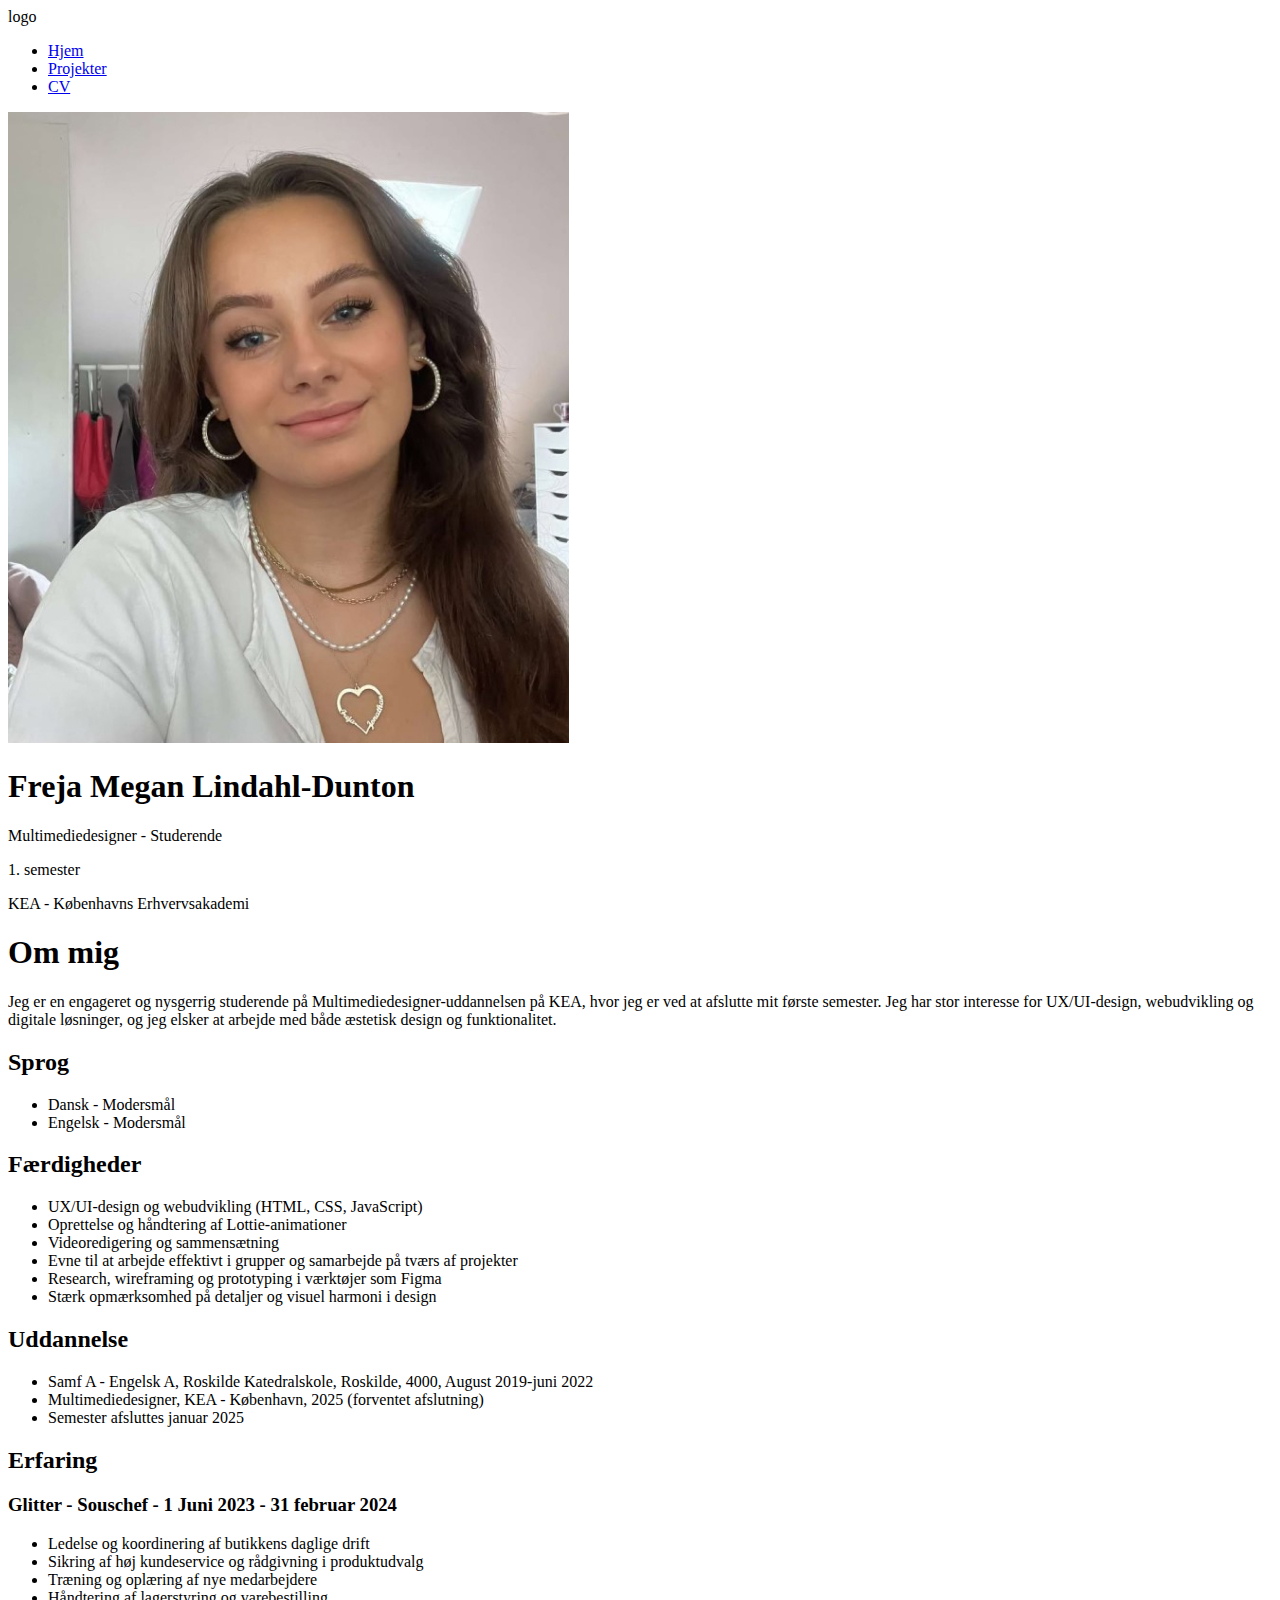
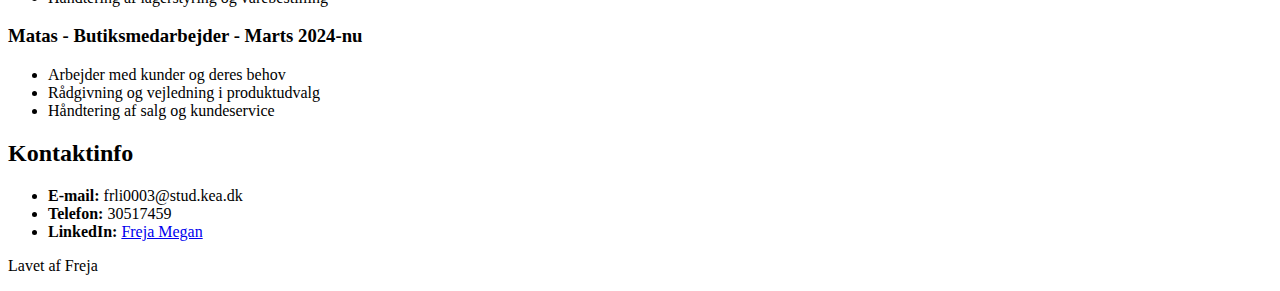
==== cv.html @ 3241c507 "Linket til flere css" ====
<!DOCTYPE html>
<html lang="da">
<head>
    <meta charset="UTF-8">
    <meta name="viewport" content="width=device-width, initial-scale=1.0">
    <title>Hjem</title>

    <!--Nu kan den ikke indekseres af søgemaskiner-->
    <meta name="robots" content="noindex">

    <!--Favicon-->
    <link rel="icon" type="image/svg+xml" href="data:image/svg+xml,<svg xmlns=%22http://www.w3.org/2000/svg%22 width=%22256%22 height=%22256%22 viewBox=%220 0 100 100%22><rect width=%22100%22 height=%22100%22 rx=%2250%22 fill=%22%23b8967c%22></rect><path d=%22M38.90 27.90Q38.47 32.30 38.47 35.83L38.47 35.83Q38.47 38.93 38.65 40.92L38.65 40.92L37.23 40.92Q36.73 36.14 35.99 33.82Q35.24 31.49 33.38 30.41Q31.52 29.32 27.68 29.32L27.68 29.32L23.77 29.32Q21.54 29.32 20.52 29.66Q19.50 30.01 19.12 31.06Q18.75 32.11 18.75 34.47L18.75 34.47L18.75 49.72L23.28 49.72Q25.45 49.72 26.63 48.70Q27.80 47.68 28.21 46.28Q28.61 44.89 28.86 42.78L28.86 42.78L29.04 41.54L30.47 41.54Q30.28 44.14 30.28 47.37L30.28 47.37L30.28 50.34Q30.28 53.50 30.66 59.15L30.66 59.15L29.23 59.15Q29.17 58.71 28.86 56.14Q28.55 53.57 27.15 52.26Q25.76 50.96 23.28 50.96L23.28 50.96L18.75 50.96L18.75 65.22Q18.75 67.58 19.25 68.63Q19.74 69.69 20.98 70.06Q22.22 70.43 25.01 70.55L25.01 70.55L25.01 71.79Q21.79 71.61 15.90 71.61L15.90 71.61Q10.57 71.61 7.96 71.79L7.96 71.79L7.96 70.55Q10.20 70.43 11.22 70.06Q12.24 69.69 12.61 68.63Q12.99 67.58 12.99 65.22L12.99 65.22L12.99 34.47Q12.99 32.11 12.61 31.06Q12.24 30.01 11.22 29.63Q10.20 29.26 7.96 29.14L7.96 29.14L7.96 27.90Q14.04 28.08 25.94 28.08L25.94 28.08Q35.06 28.08 38.90 27.90L38.90 27.90ZM92.04 29.14Q89.80 29.26 88.78 29.63Q87.76 30.01 87.39 31.06Q87.01 32.11 87.01 34.47L87.01 34.47L87.01 65.22Q87.01 67.58 87.39 68.63Q87.76 69.69 88.78 70.06Q89.80 70.43 92.04 70.55L92.04 70.55L92.04 71.79Q89.18 71.61 84.16 71.61L84.16 71.61Q78.83 71.61 76.23 71.79L76.23 71.79L76.23 70.55Q78.46 70.43 79.48 70.06Q80.50 69.69 80.88 68.63Q81.25 67.58 81.25 65.22L81.25 65.22L81.25 31.99L66.31 72.10L65.31 72.10L49.69 31.87L49.69 64.60Q49.69 67.02 50.09 68.20Q50.50 69.38 51.67 69.90Q52.85 70.43 55.33 70.55L55.33 70.55L55.33 71.79Q53.10 71.61 49.01 71.61L49.01 71.61Q45.29 71.61 43.24 71.79L43.24 71.79L43.24 70.55Q45.41 70.43 46.47 69.90Q47.52 69.38 47.89 68.17Q48.26 66.96 48.26 64.60L48.26 64.60L48.26 34.47Q48.26 32.11 47.89 31.06Q47.52 30.01 46.50 29.63Q45.47 29.26 43.24 29.14L43.24 29.14L43.24 27.90Q45.29 28.08 49.01 28.08L49.01 28.08Q52.23 28.08 54.28 27.90L54.28 27.90L67.92 63.80L81.25 28.08L84.16 28.08Q89.18 28.08 92.04 27.90L92.04 27.90L92.04 29.14Z%22 fill=%22%23fff%22></path></svg>" />

    <!--Link til css-->
    <link rel="stylesheet" href="css/style.css">
    <link rel="stylesheet" href="css/layout.css">
    <link rel="stylesheet" href="css/header.css">
    <link rel="stylesheet" href="css/footer.css">
    
</head>
<body>
    <!-------------Header-------------->
    <header>
        <nav>
            <div class="logo">logo</div>
            <ul class="menu">
                <li><a href="index.html">Hjem</a></li>
                <li><a href="projekter.html">Projekter</a></li>
                <li><a href="cv.html">CV</a></li>
            </ul>
        </nav>
    </header>
    <!-------------Main-------------->
    <main>
        <section class="intro">
            <img src="img/hjem_cv/cv.webp" alt="Freja Megan">
            <div class="intro-tekst">
                <h1>Freja Megan Lindahl-Dunton</h1>
                <p>Multimediedesigner - Studerende</p>
                <p>1. semester</p>
                <p>KEA - Københavns Erhvervsakademi</p>
            </div>
    
        </section>
        <section>
            <h1>Om mig</h1>
        <section>
    
        <section class="section">
            <p>Jeg er en engageret og nysgerrig studerende på Multimediedesigner-uddannelsen på KEA, hvor jeg er ved at afslutte mit første semester. Jeg har stor interesse for UX/UI-design, webudvikling og digitale løsninger, og jeg elsker at arbejde med både æstetisk design og funktionalitet.</p>
        </section>
    
        <section class="section">
            <h2>Sprog</h2>
            <ul>
                <li>Dansk - Modersmål</li>
                <li>Engelsk - Modersmål</li>
            </ul>
        </section>
    
        <section class="section">
            <h2>Færdigheder</h2>
            <ul>
                <li>UX/UI-design og webudvikling (HTML, CSS, JavaScript)</li>
                <li>Oprettelse og håndtering af Lottie-animationer</li>
                <li>Videoredigering og sammensætning</li>
                <li>Evne til at arbejde effektivt i grupper og samarbejde på tværs af projekter</li>
                <li>Research, wireframing og prototyping i værktøjer som Figma</li>
                <li>Stærk opmærksomhed på detaljer og visuel harmoni i design</li>
            </ul>
        </section>
    
        <section class="section">
            <h2>Uddannelse</h2>
            <ul>
                <li>Samf A - Engelsk A, Roskilde Katedralskole, Roskilde, 4000, August 2019-juni 2022</li>
                <li>Multimediedesigner, KEA - København, 2025 (forventet afslutning)</li>
                <li>Semester afsluttes januar 2025</li>
            </ul>
        </section>
    
        <section class="section">
            <h2>Erfaring</h2>
            <h3>Glitter - Souschef - 1 Juni 2023 - 31 februar 2024</h3>
            <ul>
                <li>Ledelse og koordinering af butikkens daglige drift</li>
                <li>Sikring af høj kundeservice og rådgivning i produktudvalg</li>
                <li>Træning og oplæring af nye medarbejdere</li>
                <li>Håndtering af lagerstyring og varebestilling</li>
            </ul>
            <h3>Matas - Butiksmedarbejder - Marts 2024-nu</h3>
            <ul>
                <li>Arbejder med kunder og deres behov</li>
                <li>Rådgivning og vejledning i produktudvalg</li>
                <li>Håndtering af salg og kundeservice</li>
            </ul>
        </section>
    
        <section class="section">
            <h2>Kontaktinfo</h2>
            <ul>
                <li><strong>E-mail:</strong> frli0003@stud.kea.dk</li>
                <li><strong>Telefon:</strong> 30517459</li>
                <li><strong>LinkedIn:</strong> <a href="https://www.linkedin.com/in/freja-megan-lindahl-dunton-50a479218/" target="_blank">Freja Megan</a></li>
            </ul>
        </section>
    </main>
    <!-------------Footer-------------->
    <footer>
        <p>Lavet af Freja</p>
    </footer>
</body>
</html>
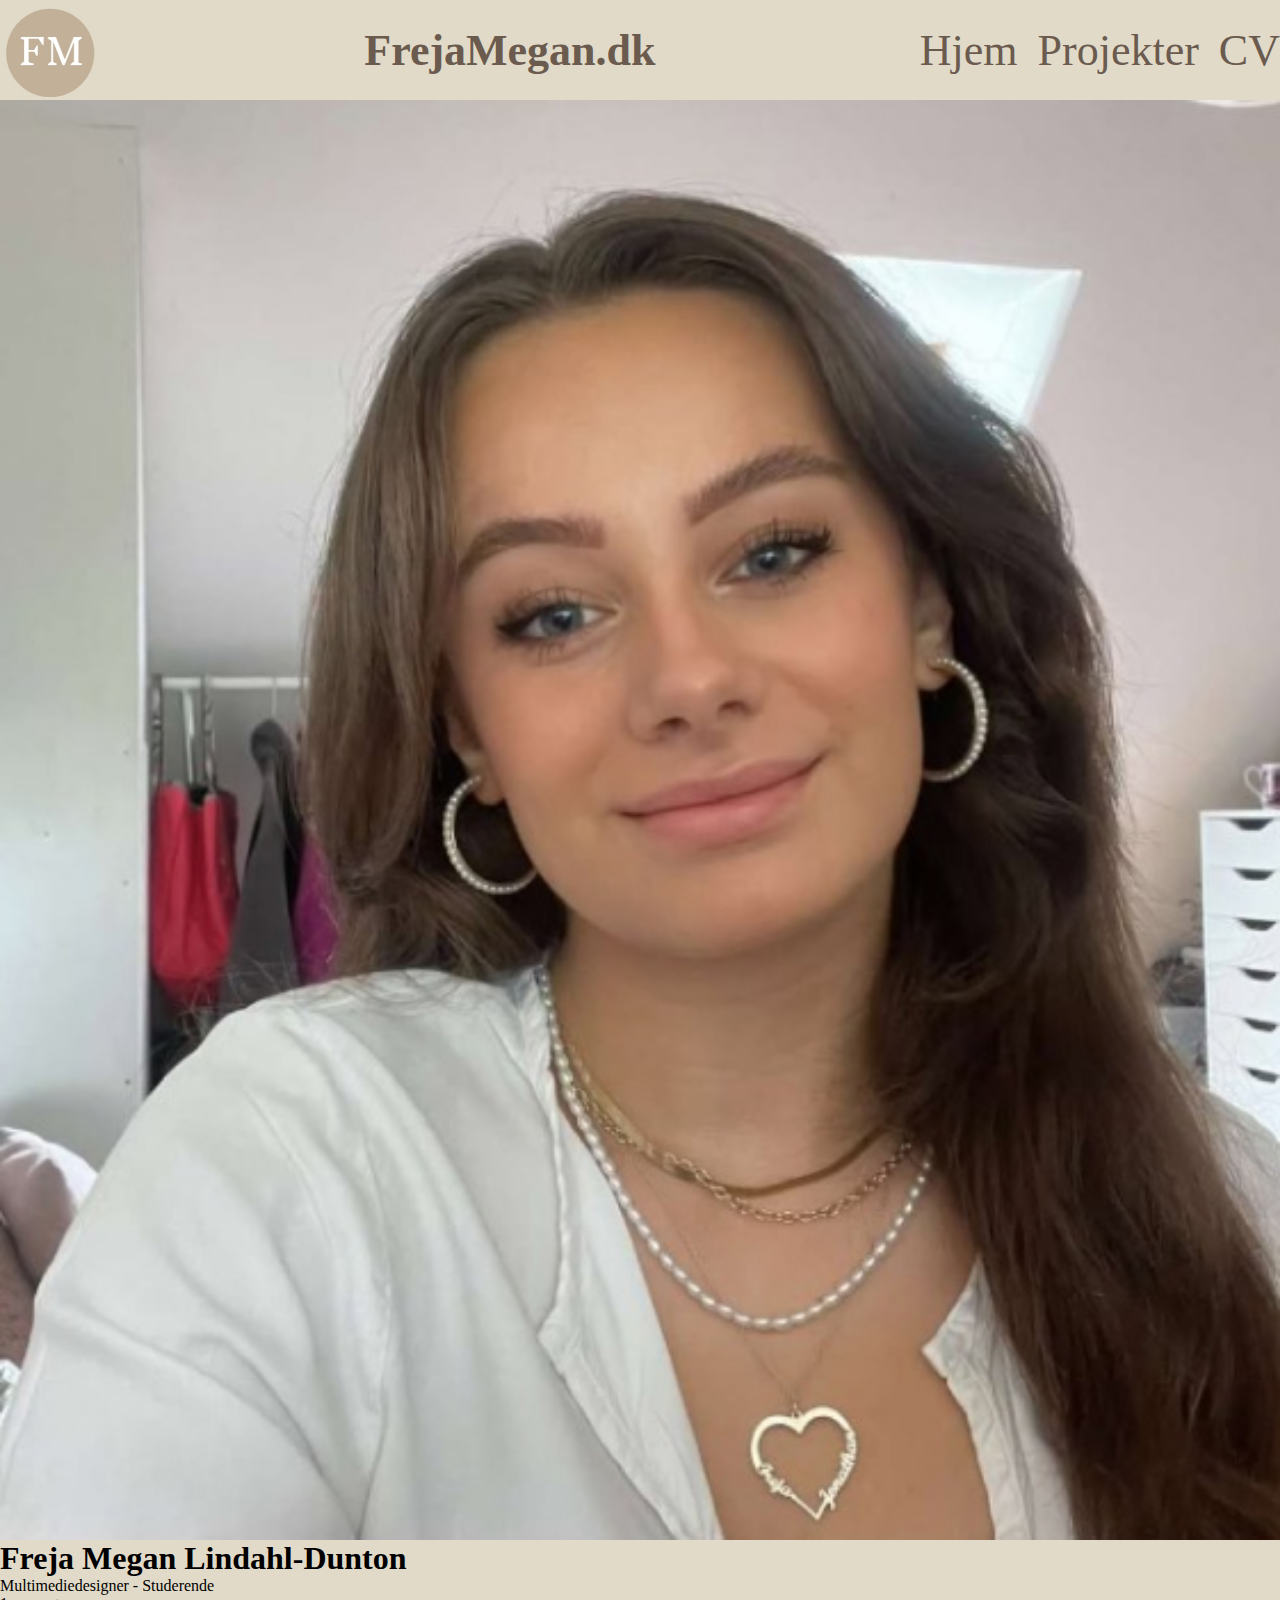
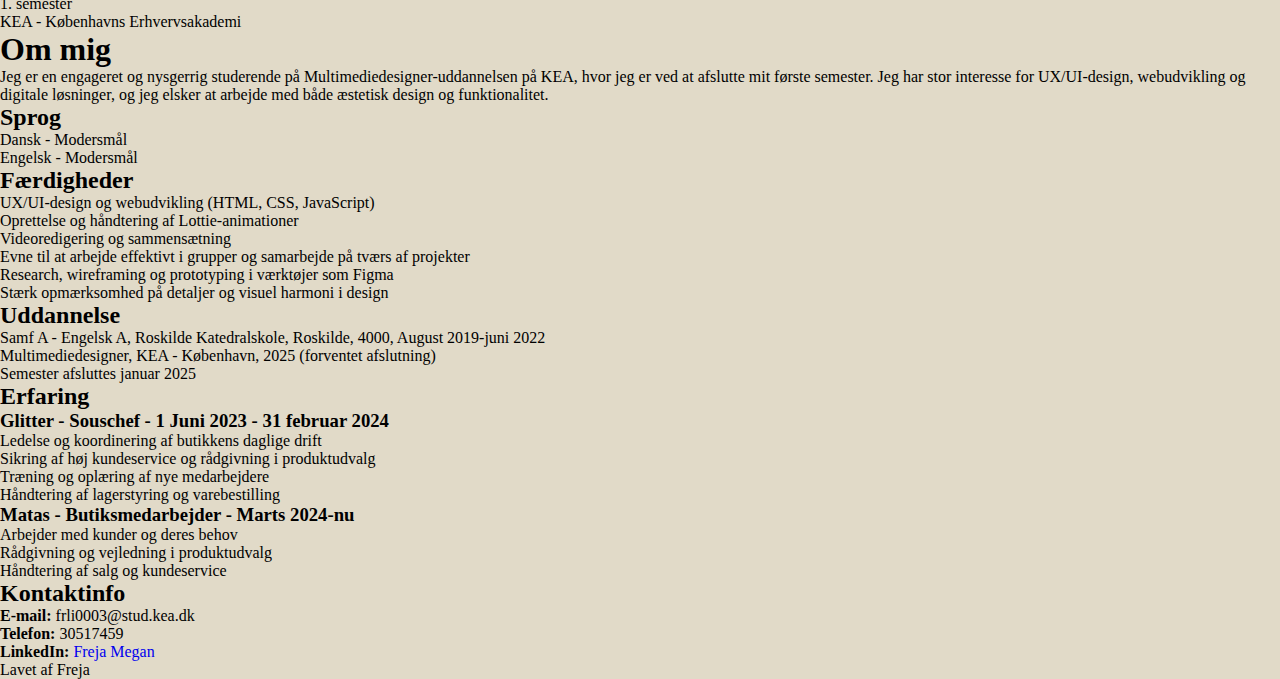
==== commit b5e1471f: "lavet header" ====
--- a/cv.html
+++ b/cv.html
@@ -22,14 +22,17 @@
     <!-------------Header-------------->
     <header>
         <nav>
-            <div class="logo">logo</div>
-            <ul class="menu">
-                <li><a href="index.html">Hjem</a></li>
-                <li><a href="projekter.html">Projekter</a></li>
-                <li><a href="cv.html">CV</a></li>
-            </ul>
+          <div class="logo"><img src="img/hjem_cv/logo.webp" alt="logo"></div>
+          <div class="side_navn">
+              <h1>FrejaMegan.dk</h1>
+            </div>
+          <ul class="menu">
+            <li><a href="index.html">Hjem</a></li>
+            <li><a href="projekter.html">Projekter</a></li>
+            <li><a href="cv.html">CV</a></li>
+          </ul>
         </nav>
-    </header>
+      </header>
     <!-------------Main-------------->
     <main>
         <section class="intro">
--- a/css/style.css
+++ b/css/style.css
@@ -0,0 +1,18 @@
+/*************** Reset *********************/
+* {
+  margin: 0;
+  padding: 0;
+  box-sizing: border-box;
+}
+
+img {
+  width: 100%;
+  height: auto;
+  display: block;
+}
+
+body {
+  background-color: #e1dac8; /* Beige baggrund */
+  margin: 0; /* Fjerner eventuelle standardmargener */
+  padding: 0; /* Fjerner eventuelle standardpadding */
+}
--- a/css/layout.css
+++ b/css/layout.css
@@ -0,0 +1,23 @@
+/*************** Reset *********************/
+* {
+  margin: 0;
+  padding: 0;
+  box-sizing: border-box;
+}
+
+img {
+  width: 100%;
+  height: auto;
+  display: block;
+}
+
+/*------------------Mobil version------------------*/
+
+@media (max-width: 768px) {
+  body {
+    font-size: 50px; /*------Mindre skrifttype-------*/
+    line-height: 1.4;
+    margin: 0;
+    padding: 0;
+  }
+}
--- a/css/header.css
+++ b/css/header.css
@@ -0,0 +1,52 @@
+
+* {
+  margin: 0;
+  padding: 0;
+  list-style: none;
+  text-decoration: none;
+}
+
+
+.header {
+  padding: 0 20px;
+  height: 100px;
+}
+
+nav {
+  background-color: #e1dac8; 
+  display: flex;
+  align-items: center;
+  justify-content: space-between;
+  width: 100%;
+}
+
+
+.logo img {
+  width: 100px;
+  height: 100px;
+  object-fit: cover;
+}
+
+
+.side_navn h1 {
+  font-size: 44px;
+  color: #6b5b4f; 
+  margin: 0;
+}
+
+
+.menu {
+  display: flex;
+  gap: 20px; 
+}
+
+.menu a {
+  text-decoration: none;
+  font-size: 44px;
+  color: #6b5b4f; 
+  transition: color 0.3s ease;
+}
+
+.menu a:hover {
+  color: #c2b098; 
+}
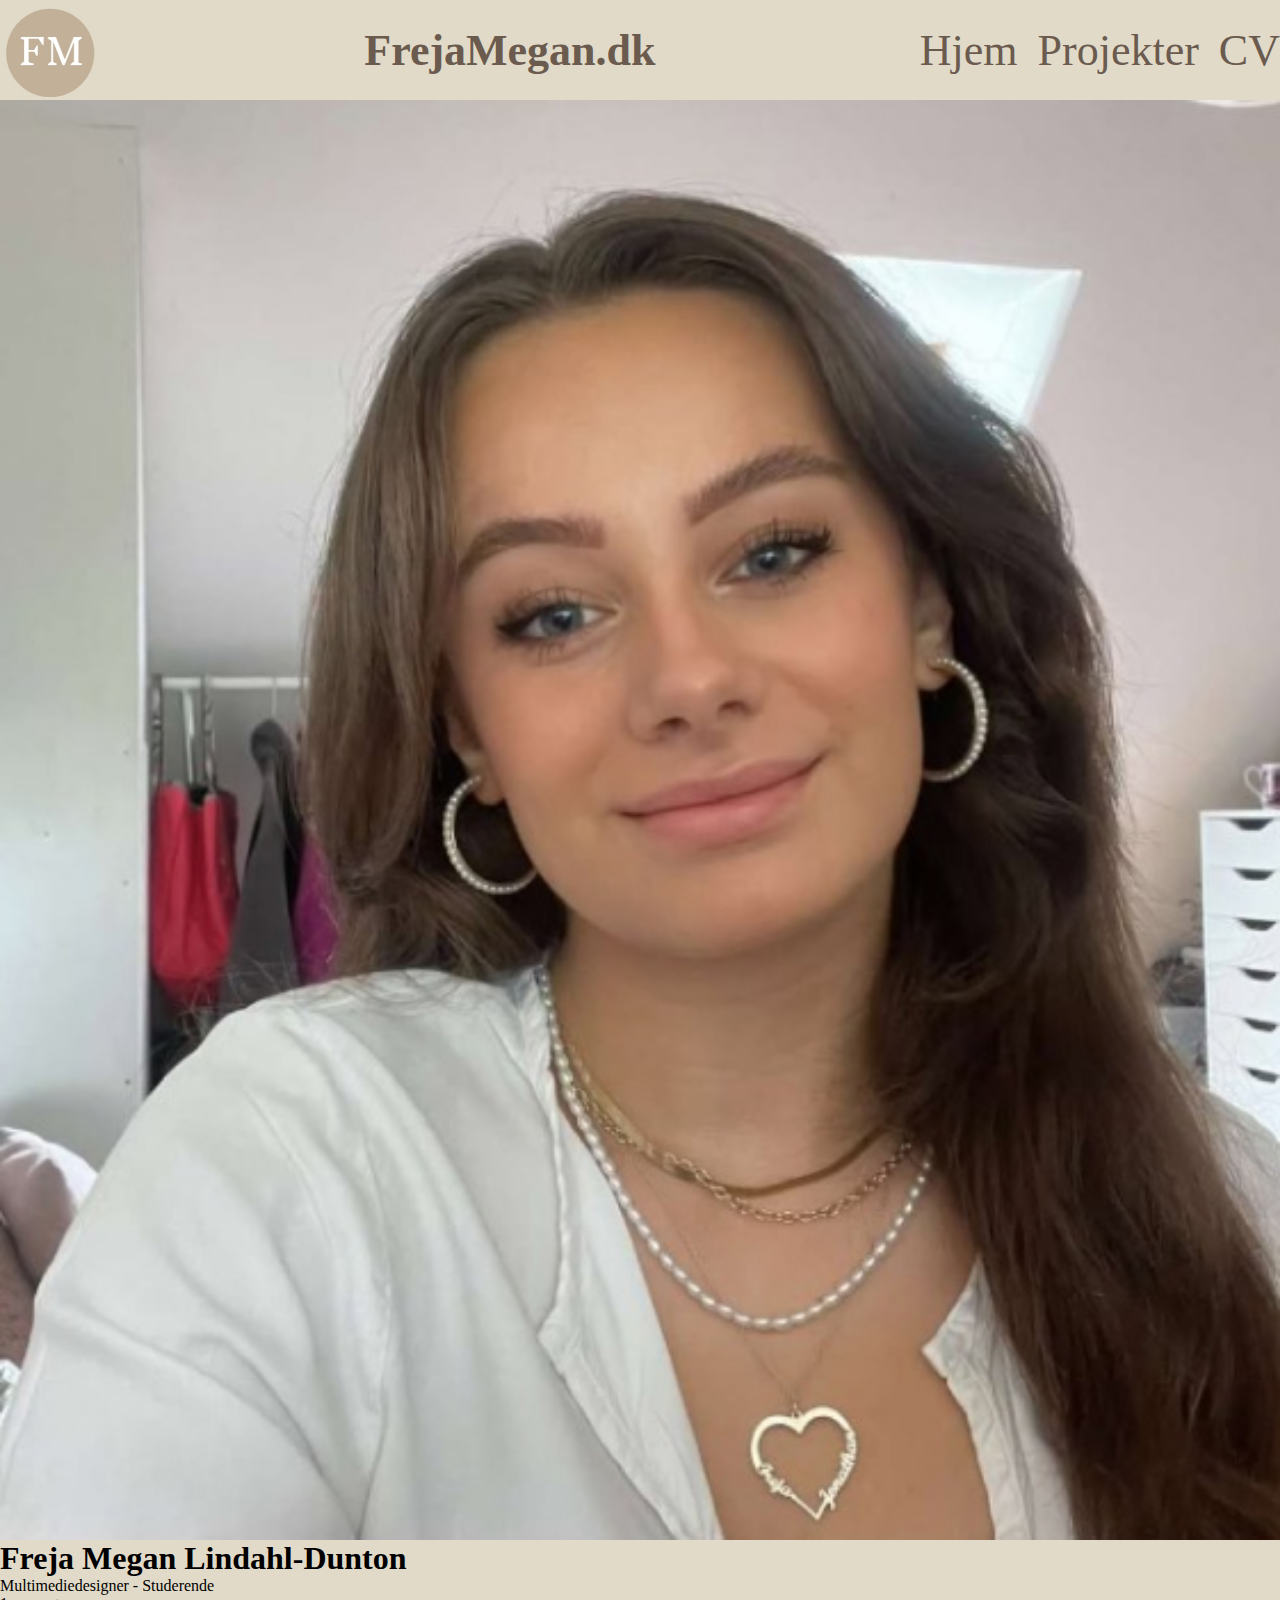
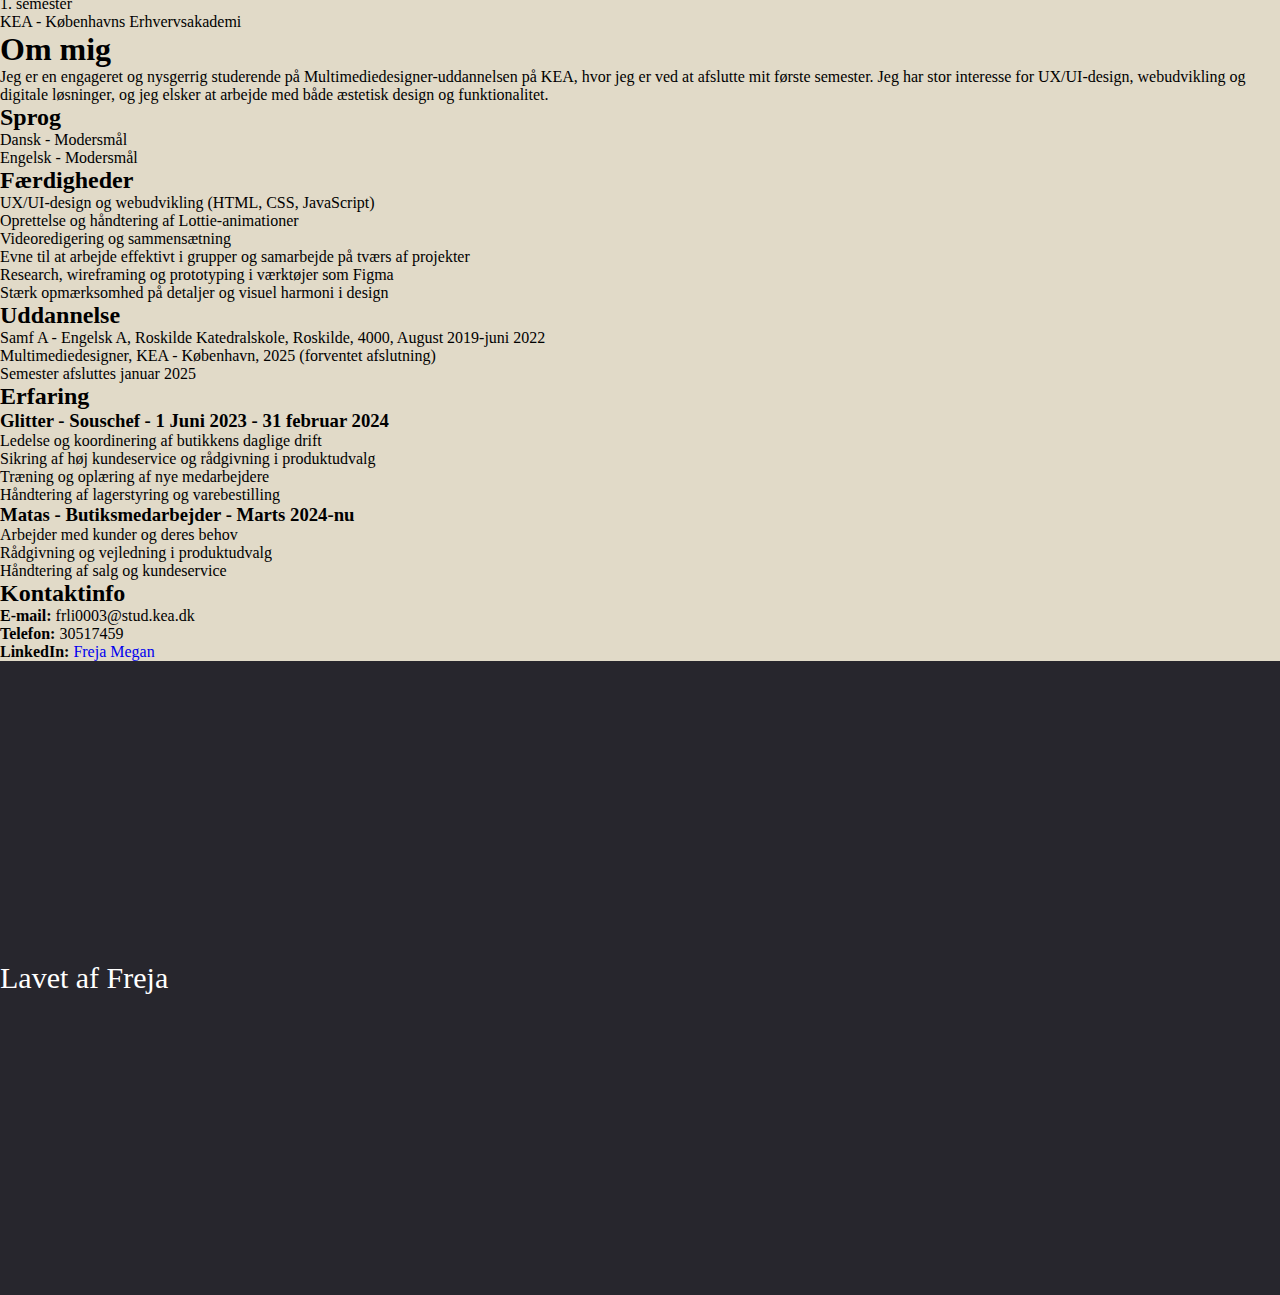
==== commit 81a742c6: "lavet lidt på forsiden og forsøgt at sætter burger menu ind" ====
--- a/cv.html
+++ b/cv.html
@@ -112,5 +112,7 @@
     <footer>
         <p>Lavet af Freja</p>
     </footer>
+        <!--JavaScript for at vise/skjule menuen-->
+        <script src="menu.js"></script>
 </body>
 </html>--- a/css/layout.css
+++ b/css/layout.css
@@ -11,13 +11,106 @@
   display: block;
 }
 
+/*------------------Hjem siden------------------*/
 /*------------------Mobil version------------------*/
 
-@media (max-width: 768px) {
-  body {
-    font-size: 50px; /*------Mindre skrifttype-------*/
-    line-height: 1.4;
-    margin: 0;
-    padding: 0;
+/*------------------Hero Section-------------------*/
+.hero_section {
+    background-color: #e1dac8; 
+    text-align: left;
   }
-}
+  
+  .hero_section h1 {
+    font-size: 2rem;
+    color: #5b5048;
+  }
+  
+  .hero_section h2 {
+    font-size: 1.5rem;
+    font-weight: 300;
+    margin: 10px 0 0;
+    color: #5b5048;
+  }
+  
+  /*-----------------Om Mig Sektion------------------*/
+  .grid_1-1 {
+    display: flex;
+    flex-direction: column;
+    background-color: #5b5048; 
+    padding: 20px;
+    gap: 20px;
+  }
+  
+  .grid_1-1 div:first-child {
+    text-align: center;
+  }
+  
+  .grid_1-1 h1 {
+    font-size: 60px;
+    margin-bottom: 10px;
+    color: #e1dac8;
+  }
+  
+  .grid_1-1 p {
+    font-size: 25px;
+    line-height: 1.6;
+    color: #e1dac8;
+  }
+  
+  .grid_1-1 img {
+    width: 100%;
+    max-width: 300px;
+    border-radius: 550px;
+  }
+
+
+  /*---------------------Desktops---------------------*/
+@media (min-width: 768px) {
+    /* Header */
+    header {
+      flex-direction: row;
+      justify-content: space-between;
+      align-items: center;
+    }
+  
+    header .menu {
+      flex-direction: row;
+      gap: 20px;
+    }
+  
+    /* Hero Section */
+    .hero_section {
+      padding: 300px 20px;
+    }
+  
+    .hero_section h1 {
+      font-size: 130px;
+    }
+  
+    .hero_section h2 {
+      font-size: 70px;
+    }
+  
+    /* Om Mig Sektion */
+    .grid_1-1 {
+      display: grid;
+      grid-template-columns: 1fr 1fr;
+      align-items: center;
+      gap: 40px;
+      padding: 50px 20px;
+    }
+  
+    .grid_1-1 div:first-child {
+      max-width: 600px;
+      text-align: left;
+    }
+  
+    .grid_1-1 img {
+      max-width: 400px;
+    }
+  
+    /* Footer */
+    footer {
+      font-size: 0.9rem;
+    }
+  }
--- a/css/header.css
+++ b/css/header.css
@@ -1,4 +1,3 @@
-
 * {
   margin: 0;
   padding: 0;
@@ -6,20 +5,18 @@
   text-decoration: none;
 }
 
-
 .header {
   padding: 0 20px;
   height: 100px;
 }
 
 nav {
-  background-color: #e1dac8; 
+  background-color: #e1dac8;
   display: flex;
   align-items: center;
   justify-content: space-between;
   width: 100%;
 }
-
 
 .logo img {
   width: 100px;
@@ -27,26 +24,85 @@
   object-fit: cover;
 }
 
-
 .side_navn h1 {
   font-size: 44px;
-  color: #6b5b4f; 
+  color: #6b5b4f;
   margin: 0;
 }
 
-
 .menu {
   display: flex;
-  gap: 20px; 
+  gap: 20px;
 }
 
 .menu a {
   text-decoration: none;
   font-size: 44px;
-  color: #6b5b4f; 
+  color: #6b5b4f;
   transition: color 0.3s ease;
 }
 
 .menu a:hover {
-  color: #c2b098; 
+  color: #c2b098;
 }
+
+/*----------Hamburger ikonet-------*/
+
+.burger {
+  width: 30px;
+  height: 20px;
+  cursor: pointer;
+}
+
+.burger .line {
+  width: 100%;
+  height: 2px;
+  background-color: #5b5048;
+  margin-bottom: 5px;
+  transition: 0.2s linear;
+}
+.burger {
+  display: none;
+}
+
+@media screen and (max-width: 800px) {
+  .menu {
+    display: none;
+  }
+  .burger {
+    display: block;
+  }
+  .burger.active .line:nth-child(1) {
+    transform: rotate(45deg) translate(5px, 5px);
+    transition: 0.2s linear;
+  }
+
+  .burger.active .line:nth-child(2) {
+    opacity: 0;
+    transition: 0.15s linear;
+  }
+
+  .burger.active .line:nth-child(3) {
+    transform: rotate(-45deg) translate(5px, -5px);
+    transition: 0.2s linear;
+  }
+
+  nav.active .menu {
+    display: block;
+    background-color: #5b5048;
+    position: absolute;
+    top: 94px;
+    left: 0;
+    width: 100%;
+    box-shadow: 0 10px 10px rgba(0, 0, 0, 0.1);
+    z-index: 1;
+  }
+
+  nav.active .menu li {
+    margin: 10px 20px;
+  }
+
+  nav.active .menu a {
+    font-size: 24px;
+  }
+}
--- a/css/footer.css
+++ b/css/footer.css
@@ -0,0 +1,17 @@
+* {
+  margin: 0;
+  padding: 0;
+  list-style: none;
+  text-decoration: none;
+}
+
+footer {
+  padding: 300px 0;
+  background-color: #27262d;
+}
+
+footer p {
+  font-family: "Roboto";
+  color: white;
+  font-size: 30px;
+}
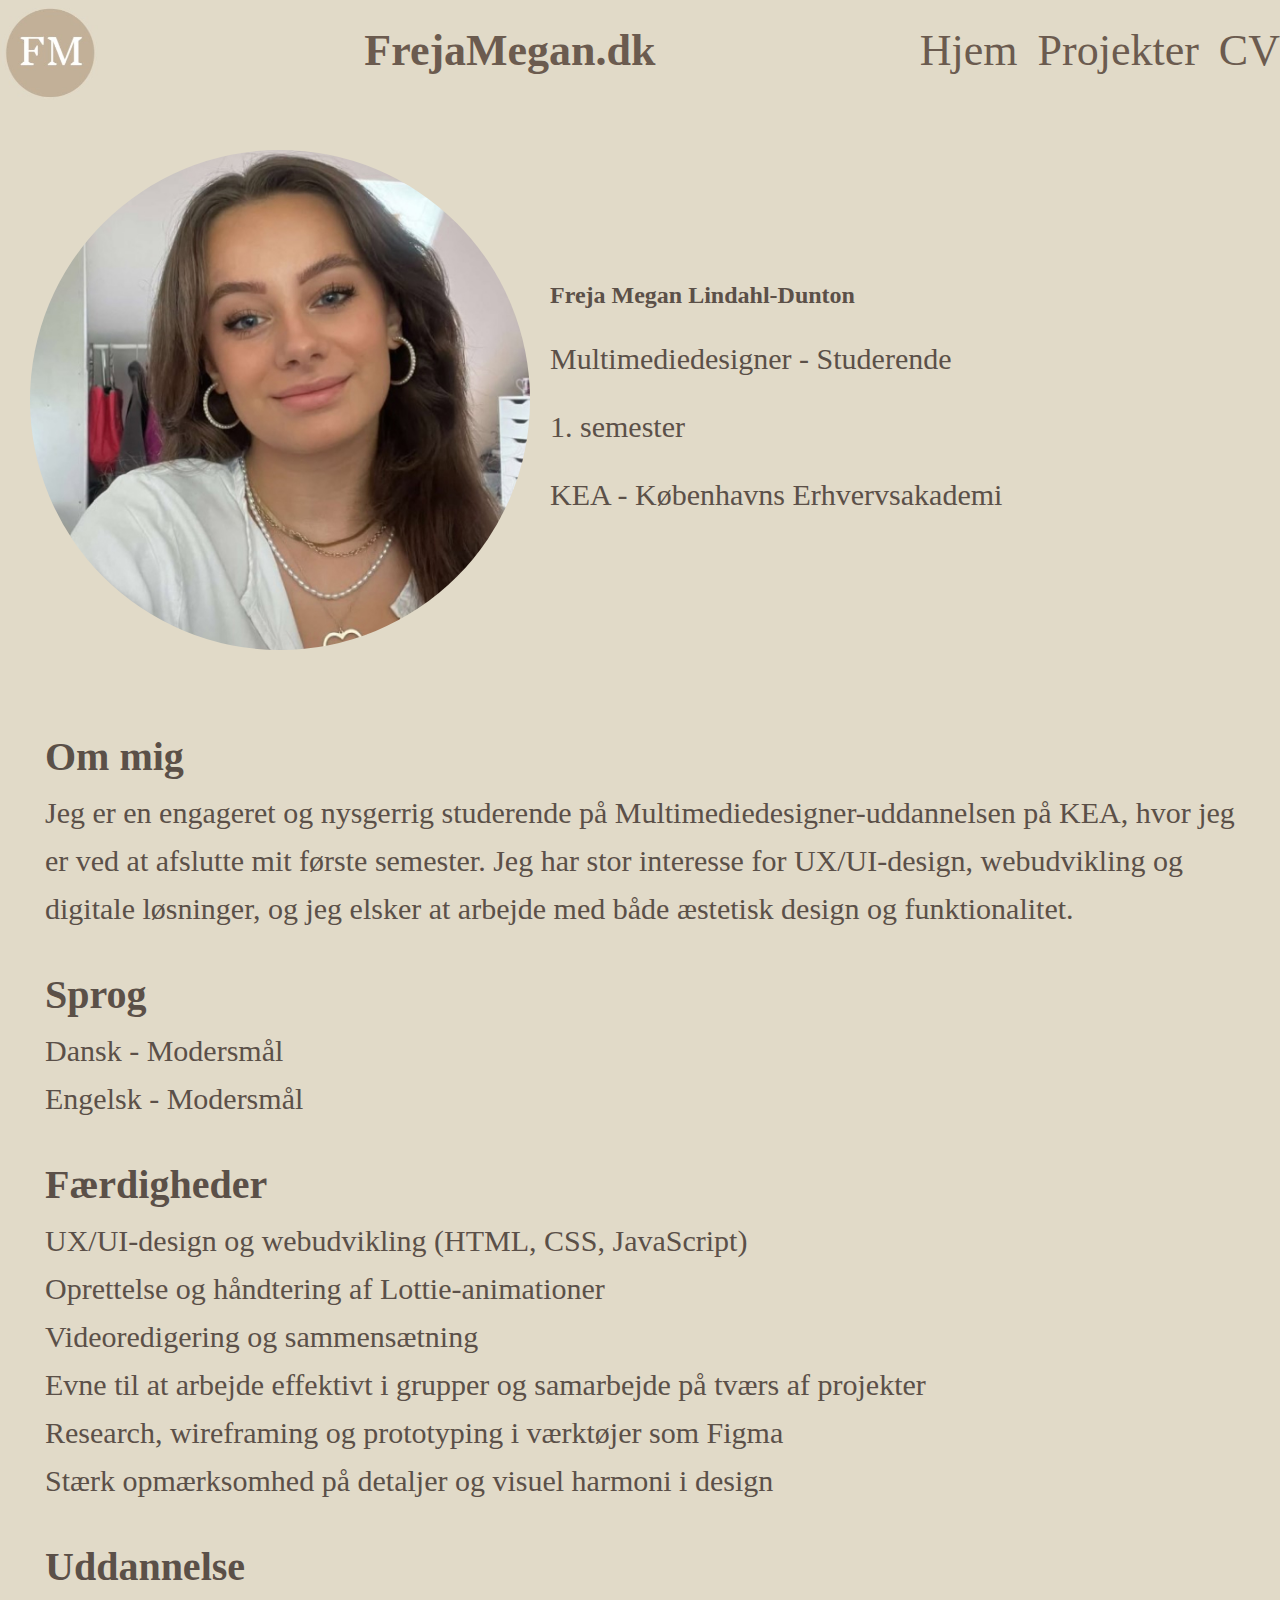
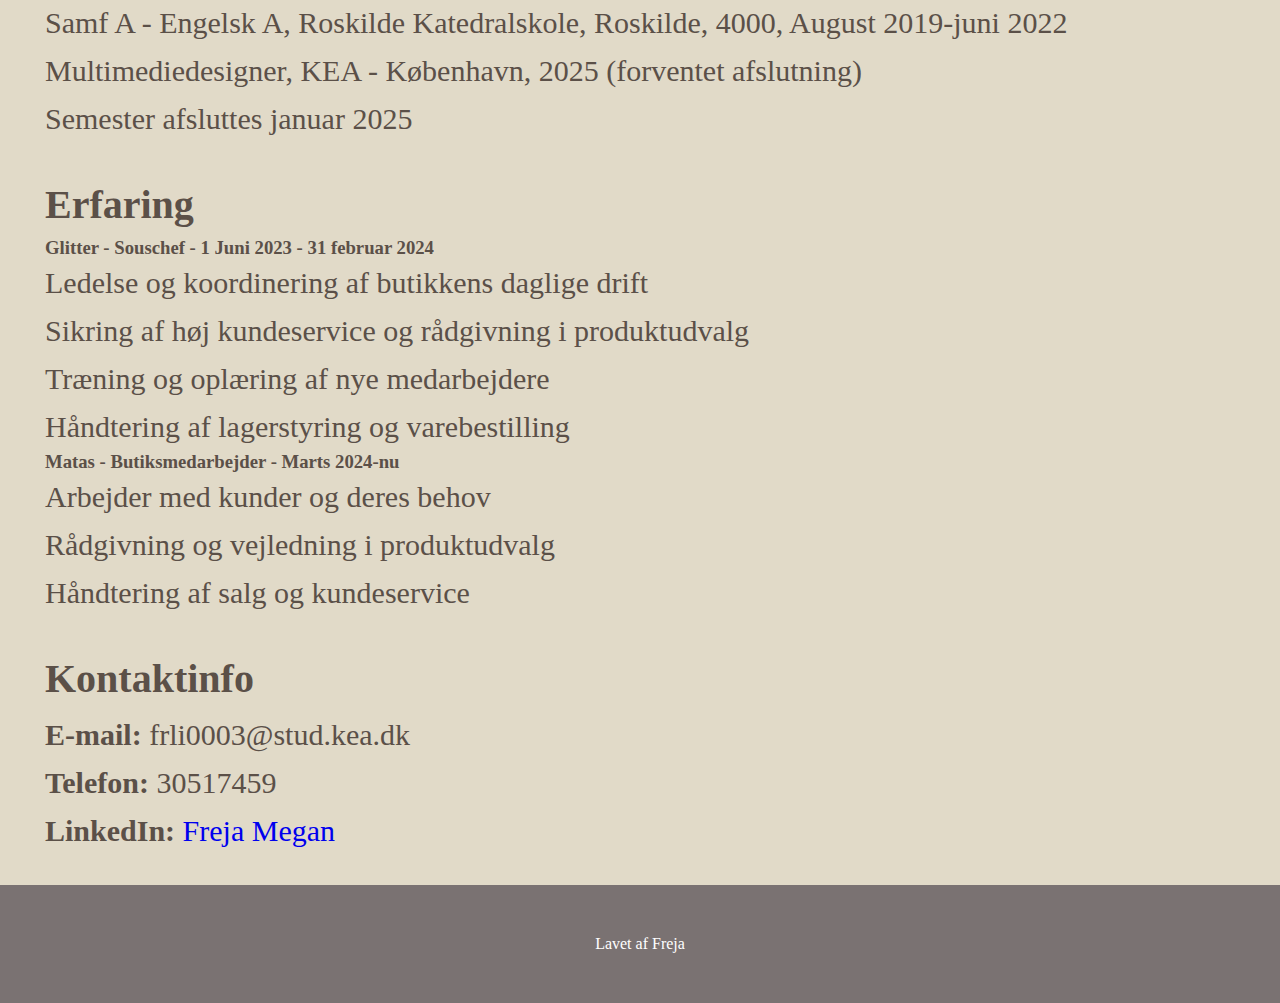
==== commit f3a0847d: "lavet på footeren" ====
--- a/cv.html
+++ b/cv.html
@@ -22,15 +22,20 @@
     <!-------------Header-------------->
     <header>
         <nav>
-          <div class="logo"><img src="img/hjem_cv/logo.webp" alt="logo"></div>
+          <div class="logo"><img src="img/hjem_cv/logo.webp" alt="logo" /></div>
           <div class="side_navn">
-              <h1>FrejaMegan.dk</h1>
-            </div>
+            <h1>FrejaMegan.dk</h1>
+          </div>
           <ul class="menu">
             <li><a href="index.html">Hjem</a></li>
             <li><a href="projekter.html">Projekter</a></li>
             <li><a href="cv.html">CV</a></li>
           </ul>
+          <div class="burger">
+            <div class="line"></div>
+            <div class="line"></div>
+            <div class="line"></div>
+          </div>
         </nav>
       </header>
     <!-------------Main-------------->
@@ -45,11 +50,9 @@
             </div>
     
         </section>
-        <section>
-            <h1>Om mig</h1>
-        <section>
     
         <section class="section">
+            <h2>Om mig</h2>
             <p>Jeg er en engageret og nysgerrig studerende på Multimediedesigner-uddannelsen på KEA, hvor jeg er ved at afslutte mit første semester. Jeg har stor interesse for UX/UI-design, webudvikling og digitale løsninger, og jeg elsker at arbejde med både æstetisk design og funktionalitet.</p>
         </section>
     
--- a/css/style.css
+++ b/css/style.css
@@ -13,6 +13,55 @@
 
 body {
   background-color: #e1dac8; /* Beige baggrund */
-  margin: 0; /* Fjerner eventuelle standardmargener */
-  padding: 0; /* Fjerner eventuelle standardpadding */
 }
+
+/* Standard (Mobile-first) styles */
+#mouse_icon {
+  position: absolute;
+  width: 30px; /* Lidt mindre på mobil */
+  height: 60px; /* Lidt mindre på mobil */
+  border: 2px solid #5b5048; /* Mindre kant på mobil */
+  border-radius: 50px;
+  margin-top: 20px;
+}
+
+#mouse_icon::after {
+  position: absolute;
+  top: 8px; 
+  width: 8px; 
+  height: 18px; 
+  content: "";
+  background-color: #5b5048;
+  left: calc(60% - 6px); 
+  border-radius: 10px;
+  animation: mouse 2s infinite;
+}
+
+/* Animation */
+@keyframes mouse {
+  0% {
+    opacity: 1;
+    top: 5px;
+  }
+
+  100% {
+    opacity: 0;
+    top: 50px;
+  }
+}
+
+/* Desktop styles */
+@media (min-width: 800px) {
+  #mouse_icon {
+    width: 80px; 
+    height: 160px; 
+    border: 8px solid #5b5048; 
+  }
+
+  #mouse_icon::after {
+    top: 30px; 
+    width: 16px; 
+    height: 40px; 
+    left: calc(47% - 6px); 
+  }
+}
--- a/css/layout.css
+++ b/css/layout.css
@@ -16,101 +16,199 @@
 
 /*------------------Hero Section-------------------*/
 .hero_section {
-    background-color: #e1dac8; 
+  padding: 300px 20px;
+  background-color: #e1dac8;
+  text-align: left;
+}
+
+.hero_section h1 {
+  font-size: 50px;
+  color: #5b5048;
+}
+
+.hero_section h2 {
+  font-size: 20px;
+  font-weight: 300;
+  margin: 10px 0 0;
+  color: #5b5048;
+}
+
+.hero_section h3 {
+  font-size: 15px;
+  font-weight: 300;
+  margin: 10px 0 0;
+  color: #5b5048;
+}
+#mouse_icon {
+  bottom: 150px;
+  left: 50%;
+  transform: translateX(-50%);
+}
+
+/*-----------------Om Mig Sektion------------------*/
+.grid_1-1 {
+  display: flex;
+  flex-direction: column;
+  background-color: #5b5048;
+  padding: 20px;
+  gap: 20px;
+}
+
+.grid_1-1 h1 {
+  font-size: 50px;
+  margin-bottom: 10px;
+  color: #e1dac8;
+}
+
+.grid_1-1 p {
+  font-size: 20px;
+  line-height: 1.6;
+  color: #e1dac8;
+}
+
+.grid_1-1 img {
+  width: 100%;
+  max-width: 300px;
+  border-radius: 550px;
+}
+
+/*---------------------Desktops---------------------*/
+@media (min-width: 800px) {
+  /* Hero Section */
+  .hero_section {
+    padding: 700px 20px;
+  }
+
+  .hero_section h1 {
+    font-size: 270px;
+  }
+
+  .hero_section h2 {
+    font-size: 150px;
+  }
+
+  .hero_section h3 {
+    font-size: 80px;
+  }
+
+  /* Om Mig Sektion */
+  .grid_1-1 {
+    display: grid;
+    grid-template-columns: 1fr 1fr;
+    align-items: center;
+    gap: 40px;
+  }
+
+  .grid_1-1 h1 {
+    font-size: 170px;
+  }
+  .grid_1-1 p {
+    font-size: 50px;
+  }
+
+  .grid_1-1 img {
+    max-width: 800px;
+  }
+
+  #mouse_icon {
+    bottom: 50px;
+    left: 50%;
+  }
+}
+/*------------------Projekt siden------------------*/
+/*------------------Mobil version------------------*/
+
+/*------------------CV siden------------------*/
+/*------------------Mobil version------------------*/
+.intro {
+  display: flex;
+  flex-direction: column;
+  align-items: center;
+  text-align: center;
+  margin-top: 20px;
+}
+
+.intro img {
+  width: 150px;
+  height: 150px;
+  object-fit: cover;
+  border-radius: 50%;
+  margin-bottom: 15px;
+}
+
+.intro-tekst {
+  color: #5b5048;
+}
+
+.intro-tekst h1 {
+  font-size: 1.5rem;
+  margin: 0;
+}
+
+.intro-tekst p {
+  margin: 5px 0;
+}
+
+section {
+  margin-bottom: 30px;
+  padding: 0 15px;
+  color: #5b5048;
+}
+
+section h1,
+section h2 {
+  margin-top: 0;
+  line-height: 1.6;
+}
+
+section p,
+section ul {
+  margin: 0;
+  padding: 0;
+  line-height: 1.6;
+}
+
+/*------------------Desktop version------------------*/
+
+@media (min-width: 768px) {
+  .intro {
+    flex-direction: row;
+    align-items: center;
+    justify-content: flex-start;
+    padding: 30px;
+  }
+
+  .intro img {
+    width: 500px; /* Øger størrelsen på billedet på større skærme */
+    height: 500px;
+    margin-right: 20px;
+  }
+
+  .intro-tekst {
     text-align: left;
-  }
-  
-  .hero_section h1 {
-    font-size: 2rem;
+    font-size: 55px;
+  }
+
+  .intro-tekst p {
+    margin: 20px 0;
+  }
+
+  section {
+    margin-bottom: 30px;
+    padding: 0 45px;
     color: #5b5048;
-  }
-  
-  .hero_section h2 {
-    font-size: 1.5rem;
-    font-weight: 300;
-    margin: 10px 0 0;
-    color: #5b5048;
-  }
-  
-  /*-----------------Om Mig Sektion------------------*/
-  .grid_1-1 {
-    display: flex;
-    flex-direction: column;
-    background-color: #5b5048; 
-    padding: 20px;
-    gap: 20px;
-  }
-  
-  .grid_1-1 div:first-child {
-    text-align: center;
-  }
-  
-  .grid_1-1 h1 {
-    font-size: 60px;
-    margin-bottom: 10px;
-    color: #e1dac8;
-  }
-  
-  .grid_1-1 p {
-    font-size: 25px;
+    max-width: 1900px; /* Sætter en maksimal bredde på teksten */
+  }
+
+  section h1,
+  section h2 {
+    font-size: 40px;
     line-height: 1.6;
-    color: #e1dac8;
-  }
-  
-  .grid_1-1 img {
-    width: 100%;
-    max-width: 300px;
-    border-radius: 550px;
-  }
-
-
-  /*---------------------Desktops---------------------*/
-@media (min-width: 768px) {
-    /* Header */
-    header {
-      flex-direction: row;
-      justify-content: space-between;
-      align-items: center;
-    }
-  
-    header .menu {
-      flex-direction: row;
-      gap: 20px;
-    }
-  
-    /* Hero Section */
-    .hero_section {
-      padding: 300px 20px;
-    }
-  
-    .hero_section h1 {
-      font-size: 130px;
-    }
-  
-    .hero_section h2 {
-      font-size: 70px;
-    }
-  
-    /* Om Mig Sektion */
-    .grid_1-1 {
-      display: grid;
-      grid-template-columns: 1fr 1fr;
-      align-items: center;
-      gap: 40px;
-      padding: 50px 20px;
-    }
-  
-    .grid_1-1 div:first-child {
-      max-width: 600px;
-      text-align: left;
-    }
-  
-    .grid_1-1 img {
-      max-width: 400px;
-    }
-  
-    /* Footer */
-    footer {
-      font-size: 0.9rem;
-    }
-  }
+  }
+
+  section p,
+  section ul {
+    font-size: 30px;
+    line-height: 1.6;
+  }
+}
--- a/css/header.css
+++ b/css/header.css
@@ -66,6 +66,17 @@
 }
 
 @media screen and (max-width: 800px) {
+  .logo img {
+    width: 70px;
+    height: 70px;
+    object-fit: cover;
+  }
+
+  .side_navn h1 {
+    font-size: 30px;
+    color: #6b5b4f;
+  }
+
   .menu {
     display: none;
   }
@@ -89,13 +100,11 @@
 
   nav.active .menu {
     display: block;
-    background-color: #5b5048;
+    background-color: #cbbca9;
     position: absolute;
     top: 94px;
     left: 0;
     width: 100%;
-    box-shadow: 0 10px 10px rgba(0, 0, 0, 0.1);
-    z-index: 1;
   }
 
   nav.active .menu li {
--- a/css/footer.css
+++ b/css/footer.css
@@ -1,17 +1,79 @@
-* {
-  margin: 0;
-  padding: 0;
-  list-style: none;
-  text-decoration: none;
+footer {
+  background-color: #7a7272;
+  color: white;
+  padding: 60px 10px;
+  text-align: center;
+  width: 100%;
 }
 
-footer {
-  padding: 300px 0;
-  background-color: #27262d;
+.socialIcons {
+  display: flex;
+  justify-content: center;
+  gap: 15px;
 }
 
-footer p {
-  font-family: "Roboto";
-  color: white;
-  font-size: 30px;
+.socialIcons a {
+  text-decoration: none;
+  padding: 10px;
+  background-color: #e1dac8;
+  margin: 10px;
+  border-radius: 50%;
+  display: inline-flex;
+  align-items: center;
+  justify-content: center;
+  transition: background-color 0.3s ease;
 }
+
+.socialIcons a:hover {
+  background-color: #ccb49a;
+}
+
+.socialIcons a i {
+  font-size: 1.5em;
+  color: #7a7272;
+}
+
+.footerBottom {
+  background-color: #7a7272;
+  padding: 10px;
+  text-align: center;
+}
+
+.footerBottom p {
+  color: #e1dac8;
+  font-size: 14px;
+  margin: 5px 0;
+}
+
+.footerBottom .designer {
+  font-weight: bold;
+  text-transform: uppercase;
+  letter-spacing: 1px;
+  opacity: 0.9;
+}
+
+@media (min-width: 800px) {
+  footer {
+    padding: 50px 20px;
+  }
+
+  .socialIcons {
+    gap: 20px;
+  }
+
+  .socialIcons a {
+    padding: 25px;
+  }
+
+  .socialIcons a i {
+    font-size: 3em;
+  }
+
+  .footerBottom p {
+    font-size: 30px;
+  }
+
+  .footerBottom .designer {
+    font-size: 35px;
+  }
+}
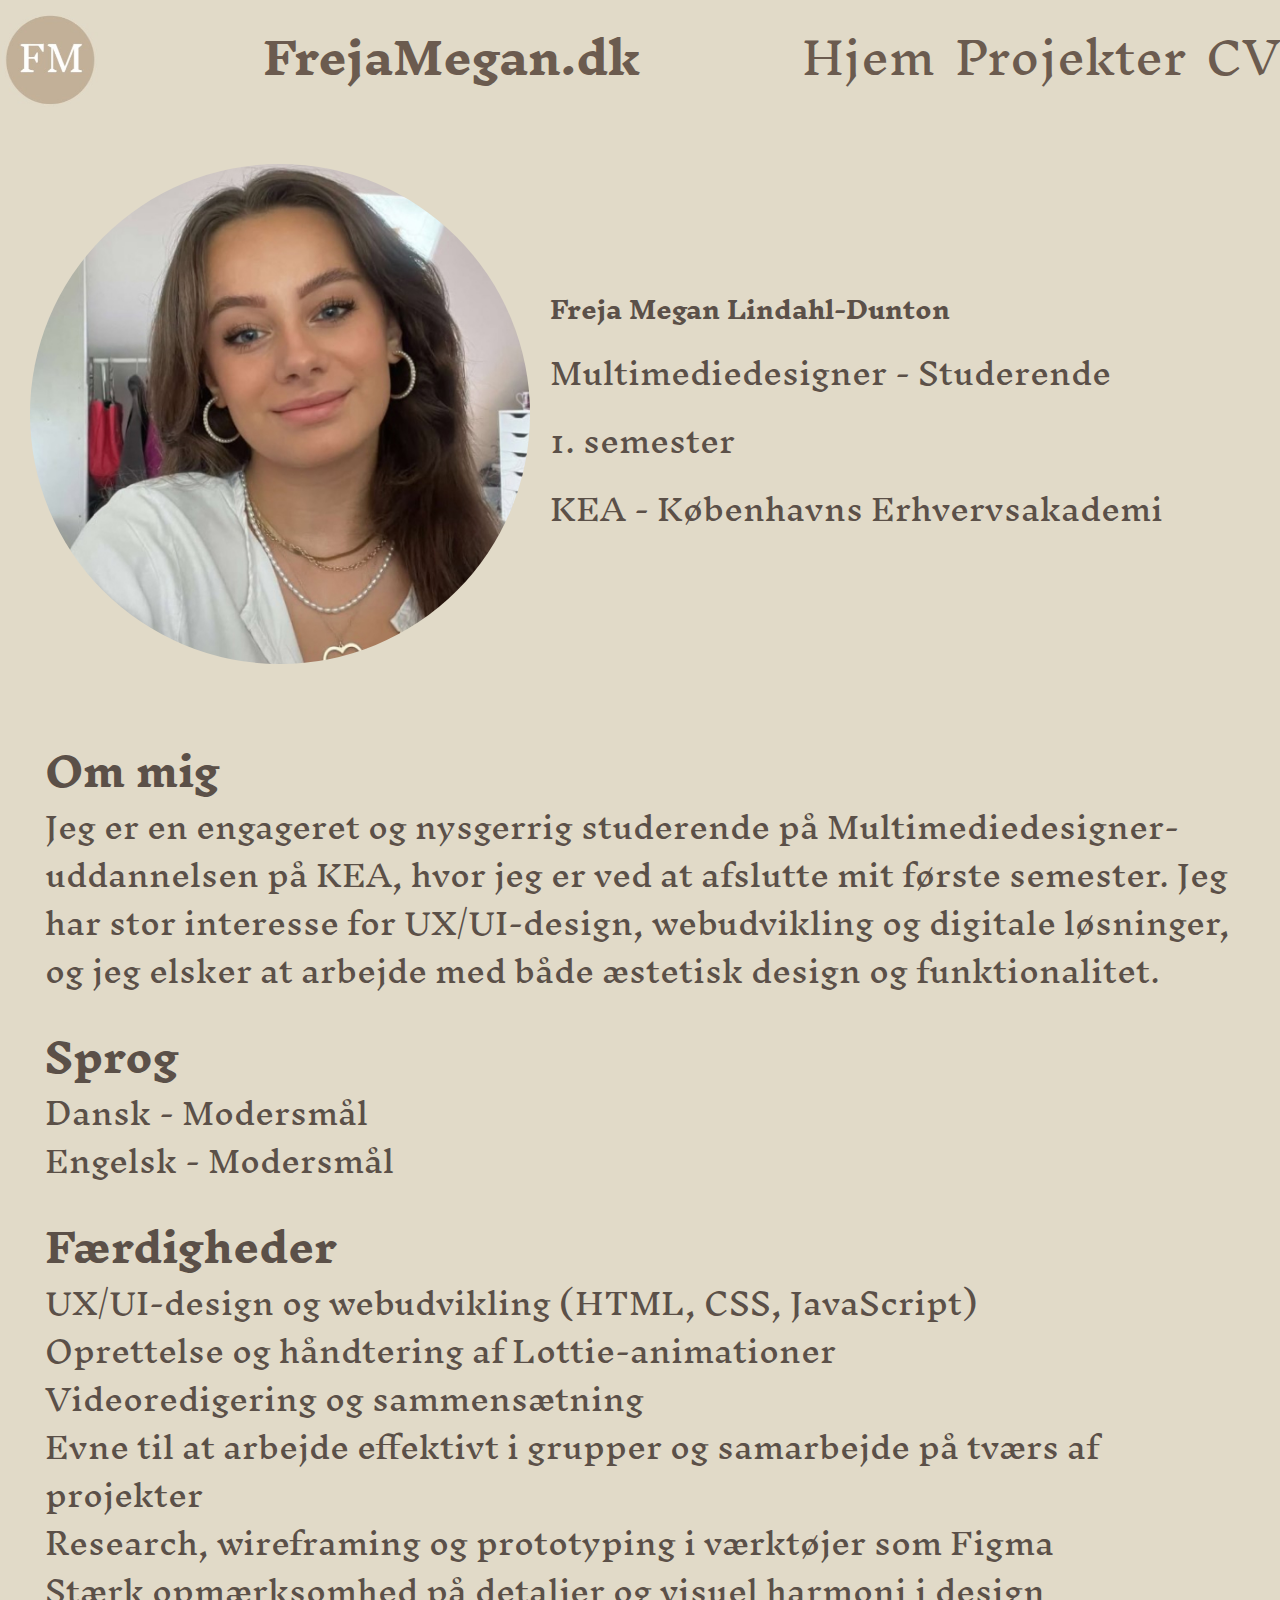
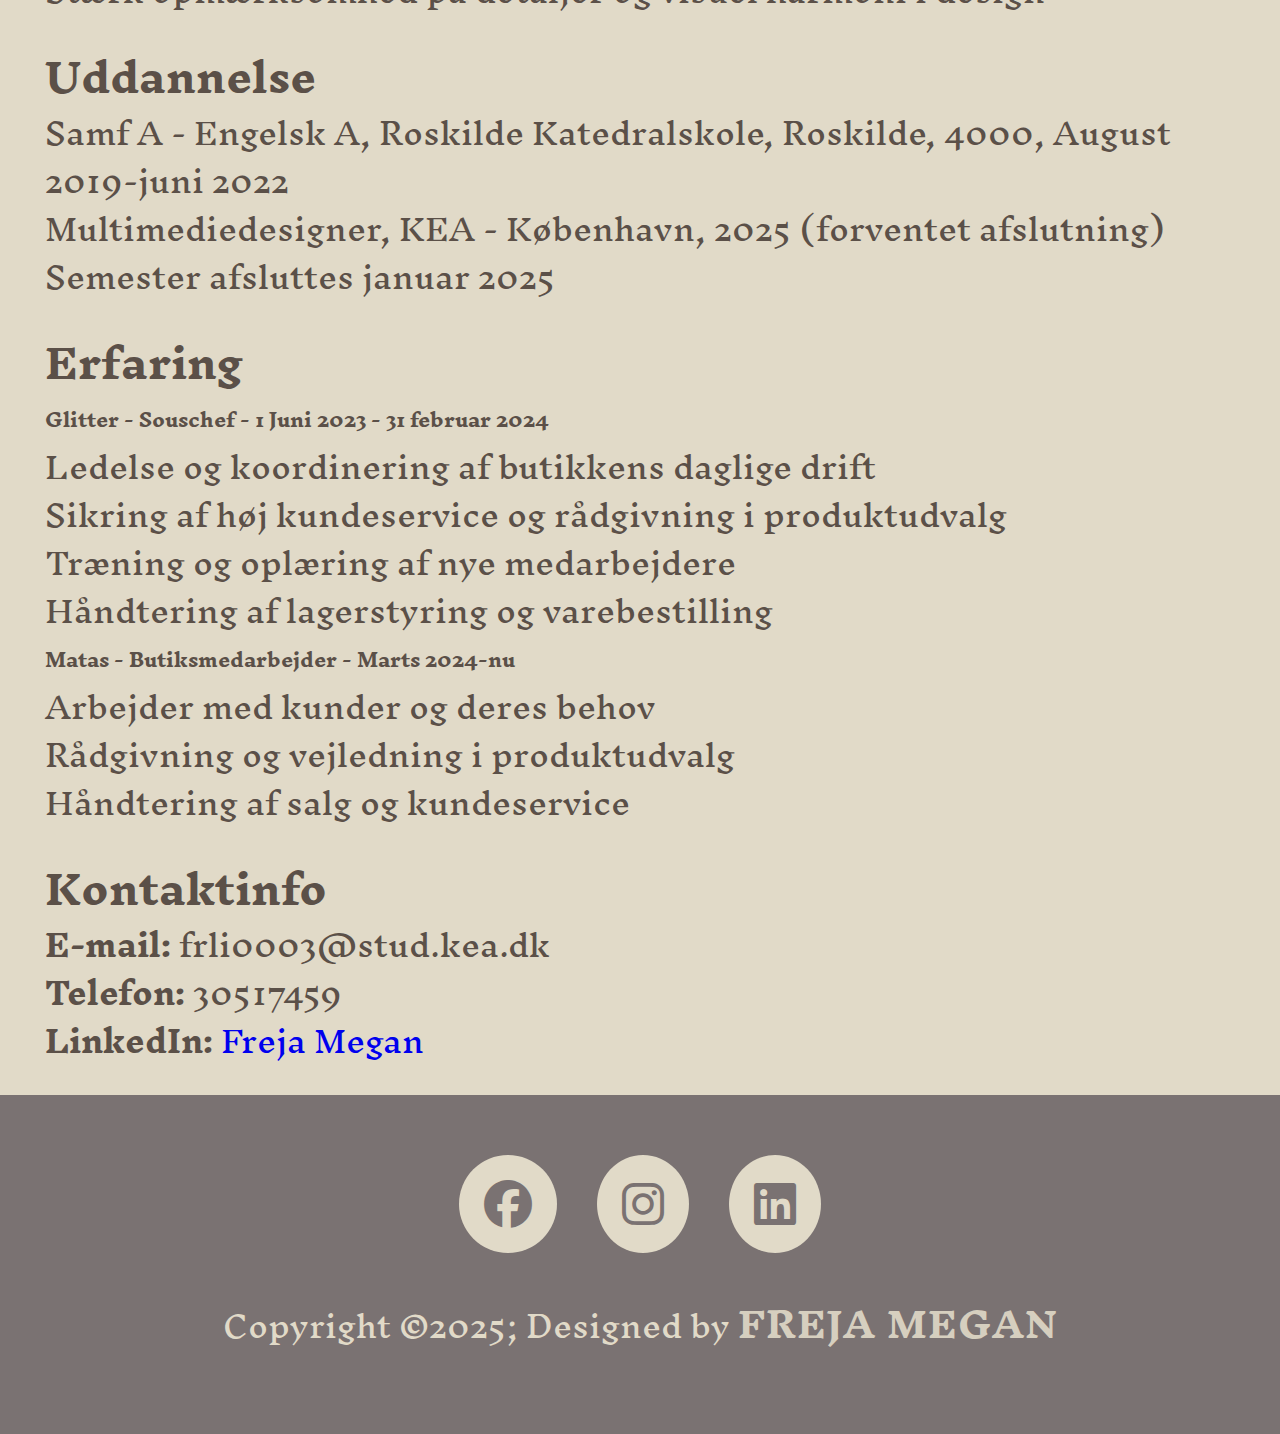
==== commit 75a33938: "ordnet fonter og fotter på alle sider" ====
--- a/cv.html
+++ b/cv.html
@@ -7,6 +7,14 @@
 
     <!--Nu kan den ikke indekseres af søgemaskiner-->
     <meta name="robots" content="noindex">
+
+    <!--Fonter-->
+    <link rel="preconnect" href="https://fonts.googleapis.com" />
+    <link rel="preconnect" href="https://fonts.gstatic.com" crossorigin />
+    <link href="https://fonts.googleapis.com/css2?family=Emilys+Candy&family=Inknut+Antiqua:wght@300;400;500;600;700;800;900&family=Inter:ital,opsz,wght@0,14..32,100..900;1,14..32,100..900&family=Playfair+Display:ital,wght@0,400..900;1,400..900&family=Roboto:ital,wght@0,100;0,300;0,400;0,500;0,700;0,900;1,100;1,300;1,400;1,500;1,700;1,900&display=swap" rel="stylesheet" />
+
+    <!--Footer ikoner-->
+    <link rel="stylesheet" href="https://cdnjs.cloudflare.com/ajax/libs/font-awesome/6.7.2/css/all.min.css" integrity="sha512-Evv84Mr4kqVGRNSgIGL/F/aIDqQb7xQ2vcrdIwxfjThSH8CSR7PBEakCr51Ck+w+/U6swU2Im1vVX0SVk9ABhg==" crossorigin="anonymous" referrerpolicy="no-referrer" />
 
     <!--Favicon-->
     <link rel="icon" type="image/svg+xml" href="data:image/svg+xml,<svg xmlns=%22http://www.w3.org/2000/svg%22 width=%22256%22 height=%22256%22 viewBox=%220 0 100 100%22><rect width=%22100%22 height=%22100%22 rx=%2250%22 fill=%22%23b8967c%22></rect><path d=%22M38.90 27.90Q38.47 32.30 38.47 35.83L38.47 35.83Q38.47 38.93 38.65 40.92L38.65 40.92L37.23 40.92Q36.73 36.14 35.99 33.82Q35.24 31.49 33.38 30.41Q31.52 29.32 27.68 29.32L27.68 29.32L23.77 29.32Q21.54 29.32 20.52 29.66Q19.50 30.01 19.12 31.06Q18.75 32.11 18.75 34.47L18.75 34.47L18.75 49.72L23.28 49.72Q25.45 49.72 26.63 48.70Q27.80 47.68 28.21 46.28Q28.61 44.89 28.86 42.78L28.86 42.78L29.04 41.54L30.47 41.54Q30.28 44.14 30.28 47.37L30.28 47.37L30.28 50.34Q30.28 53.50 30.66 59.15L30.66 59.15L29.23 59.15Q29.17 58.71 28.86 56.14Q28.55 53.57 27.15 52.26Q25.76 50.96 23.28 50.96L23.28 50.96L18.75 50.96L18.75 65.22Q18.75 67.58 19.25 68.63Q19.74 69.69 20.98 70.06Q22.22 70.43 25.01 70.55L25.01 70.55L25.01 71.79Q21.79 71.61 15.90 71.61L15.90 71.61Q10.57 71.61 7.96 71.79L7.96 71.79L7.96 70.55Q10.20 70.43 11.22 70.06Q12.24 69.69 12.61 68.63Q12.99 67.58 12.99 65.22L12.99 65.22L12.99 34.47Q12.99 32.11 12.61 31.06Q12.24 30.01 11.22 29.63Q10.20 29.26 7.96 29.14L7.96 29.14L7.96 27.90Q14.04 28.08 25.94 28.08L25.94 28.08Q35.06 28.08 38.90 27.90L38.90 27.90ZM92.04 29.14Q89.80 29.26 88.78 29.63Q87.76 30.01 87.39 31.06Q87.01 32.11 87.01 34.47L87.01 34.47L87.01 65.22Q87.01 67.58 87.39 68.63Q87.76 69.69 88.78 70.06Q89.80 70.43 92.04 70.55L92.04 70.55L92.04 71.79Q89.18 71.61 84.16 71.61L84.16 71.61Q78.83 71.61 76.23 71.79L76.23 71.79L76.23 70.55Q78.46 70.43 79.48 70.06Q80.50 69.69 80.88 68.63Q81.25 67.58 81.25 65.22L81.25 65.22L81.25 31.99L66.31 72.10L65.31 72.10L49.69 31.87L49.69 64.60Q49.69 67.02 50.09 68.20Q50.50 69.38 51.67 69.90Q52.85 70.43 55.33 70.55L55.33 70.55L55.33 71.79Q53.10 71.61 49.01 71.61L49.01 71.61Q45.29 71.61 43.24 71.79L43.24 71.79L43.24 70.55Q45.41 70.43 46.47 69.90Q47.52 69.38 47.89 68.17Q48.26 66.96 48.26 64.60L48.26 64.60L48.26 34.47Q48.26 32.11 47.89 31.06Q47.52 30.01 46.50 29.63Q45.47 29.26 43.24 29.14L43.24 29.14L43.24 27.90Q45.29 28.08 49.01 28.08L49.01 28.08Q52.23 28.08 54.28 27.90L54.28 27.90L67.92 63.80L81.25 28.08L84.16 28.08Q89.18 28.08 92.04 27.90L92.04 27.90L92.04 29.14Z%22 fill=%22%23fff%22></path></svg>" />
@@ -112,8 +120,16 @@
         </section>
     </main>
     <!-------------Footer-------------->
+    <!-------------Footer-------------->
     <footer>
-        <p>Lavet af Freja</p>
+      <div class="socialIcons">
+        <a href="https://www.facebook.com/freja.megan.5"><i class="fa-brands fa-facebook"></i></a>
+        <a href="https://www.instagram.com/freja.megan/?next=%2F"><i class="fa-brands fa-instagram"></i></a>
+        <a href="https://www.linkedin.com/in/freja-megan-lindahl-dunton-50a479218/" target="_blank"><i class="fa-brands fa-linkedin"></i></a>
+      </div>
+      <div class="footerBottom">
+        <p>Copyright &copy;2025; Designed by <span class="designer">Freja Megan</span></p>
+      </div>
     </footer>
         <!--JavaScript for at vise/skjule menuen-->
         <script src="menu.js"></script>
--- a/css/style.css
+++ b/css/style.css
@@ -27,12 +27,12 @@
 
 #mouse_icon::after {
   position: absolute;
-  top: 8px; 
-  width: 8px; 
-  height: 18px; 
+  top: 8px;
+  width: 8px;
+  height: 18px;
   content: "";
   background-color: #5b5048;
-  left: calc(60% - 6px); 
+  left: calc(60% - 6px);
   border-radius: 10px;
   animation: mouse 2s infinite;
 }
@@ -53,15 +53,15 @@
 /* Desktop styles */
 @media (min-width: 800px) {
   #mouse_icon {
-    width: 80px; 
-    height: 160px; 
-    border: 8px solid #5b5048; 
+    width: 80px;
+    height: 160px;
+    border: 8px solid #5b5048;
   }
 
   #mouse_icon::after {
-    top: 30px; 
-    width: 16px; 
-    height: 40px; 
-    left: calc(47% - 6px); 
+    top: 30px;
+    width: 16px;
+    height: 40px;
+    left: calc(47% - 6px);
   }
 }
--- a/css/layout.css
+++ b/css/layout.css
@@ -23,11 +23,13 @@
 
 .hero_section h1 {
   font-size: 50px;
+  font-family: "Inknut Antiqua", serif;
   color: #5b5048;
 }
 
 .hero_section h2 {
   font-size: 20px;
+  font-family: "Inknut Antiqua", serif;
   font-weight: 300;
   margin: 10px 0 0;
   color: #5b5048;
@@ -35,6 +37,7 @@
 
 .hero_section h3 {
   font-size: 15px;
+  font-family: "Inknut Antiqua", serif;
   font-weight: 300;
   margin: 10px 0 0;
   color: #5b5048;
@@ -56,12 +59,14 @@
 
 .grid_1-1 h1 {
   font-size: 50px;
+  font-family: "Inknut Antiqua", serif;
   margin-bottom: 10px;
   color: #e1dac8;
 }
 
 .grid_1-1 p {
   font-size: 20px;
+  font-family: "Inknut Antiqua", serif;
   line-height: 1.6;
   color: #e1dac8;
 }
@@ -142,6 +147,7 @@
 
 .intro-tekst h1 {
   font-size: 1.5rem;
+  font-family: "Inknut Antiqua", serif;
   margin: 0;
 }
 
@@ -153,12 +159,14 @@
   margin-bottom: 30px;
   padding: 0 15px;
   color: #5b5048;
+  font-family: "Inknut Antiqua", serif;
 }
 
 section h1,
 section h2 {
   margin-top: 0;
   line-height: 1.6;
+  font-family: "Inknut Antiqua", serif;
 }
 
 section p,
@@ -166,6 +174,7 @@
   margin: 0;
   padding: 0;
   line-height: 1.6;
+  font-family: "Inknut Antiqua", serif;
 }
 
 /*------------------Desktop version------------------*/
@@ -179,7 +188,7 @@
   }
 
   .intro img {
-    width: 500px; /* Øger størrelsen på billedet på større skærme */
+    width: 500px;
     height: 500px;
     margin-right: 20px;
   }
@@ -197,7 +206,7 @@
     margin-bottom: 30px;
     padding: 0 45px;
     color: #5b5048;
-    max-width: 1900px; /* Sætter en maksimal bredde på teksten */
+    max-width: 1900px;
   }
 
   section h1,
--- a/css/header.css
+++ b/css/header.css
@@ -28,6 +28,7 @@
   font-size: 44px;
   color: #6b5b4f;
   margin: 0;
+  font-family: "Inknut Antiqua", serif;
 }
 
 .menu {
@@ -40,6 +41,7 @@
   font-size: 44px;
   color: #6b5b4f;
   transition: color 0.3s ease;
+  font-family: "Inknut Antiqua", serif;
 }
 
 .menu a:hover {
--- a/css/footer.css
+++ b/css/footer.css
@@ -42,6 +42,7 @@
 .footerBottom p {
   color: #e1dac8;
   font-size: 14px;
+  font-family: "Inknut Antiqua", serif;
   margin: 5px 0;
 }
 
@@ -50,6 +51,7 @@
   text-transform: uppercase;
   letter-spacing: 1px;
   opacity: 0.9;
+  font-family: "Inknut Antiqua", serif;
 }
 
 @media (min-width: 800px) {
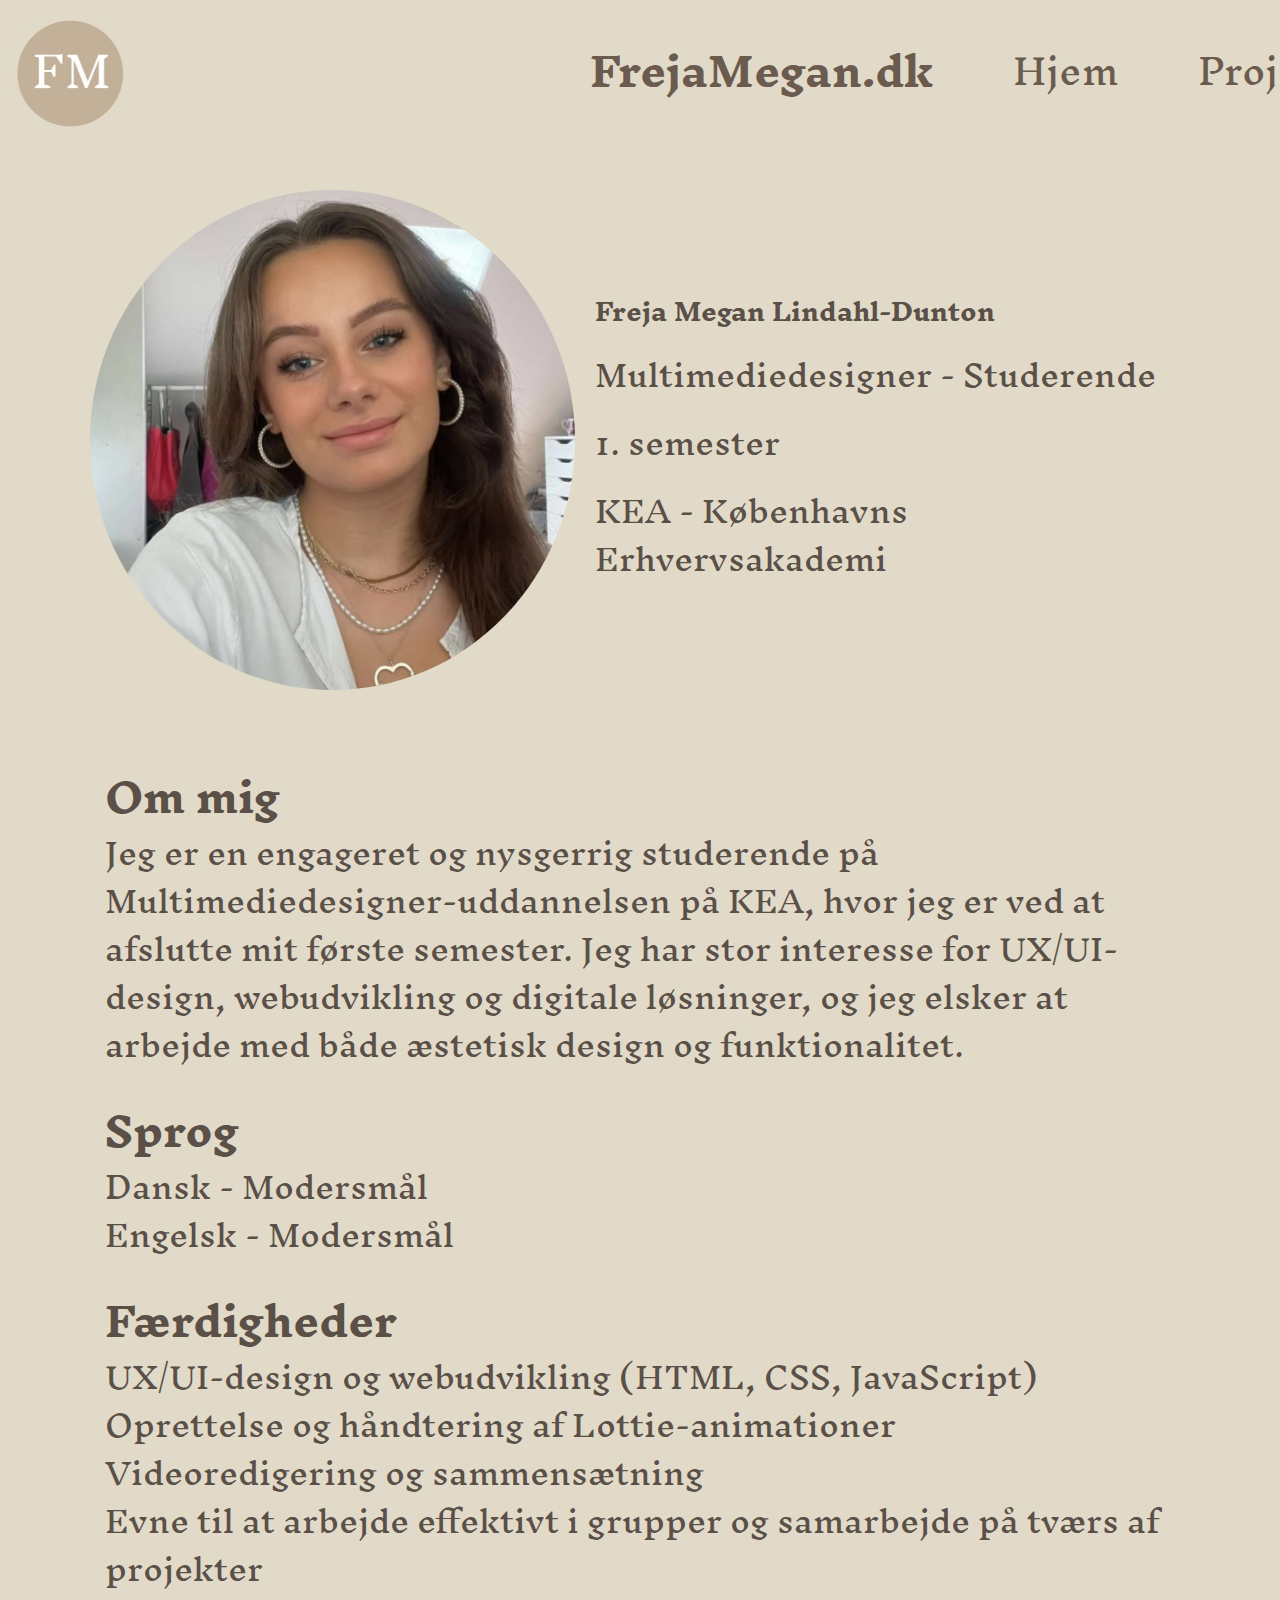
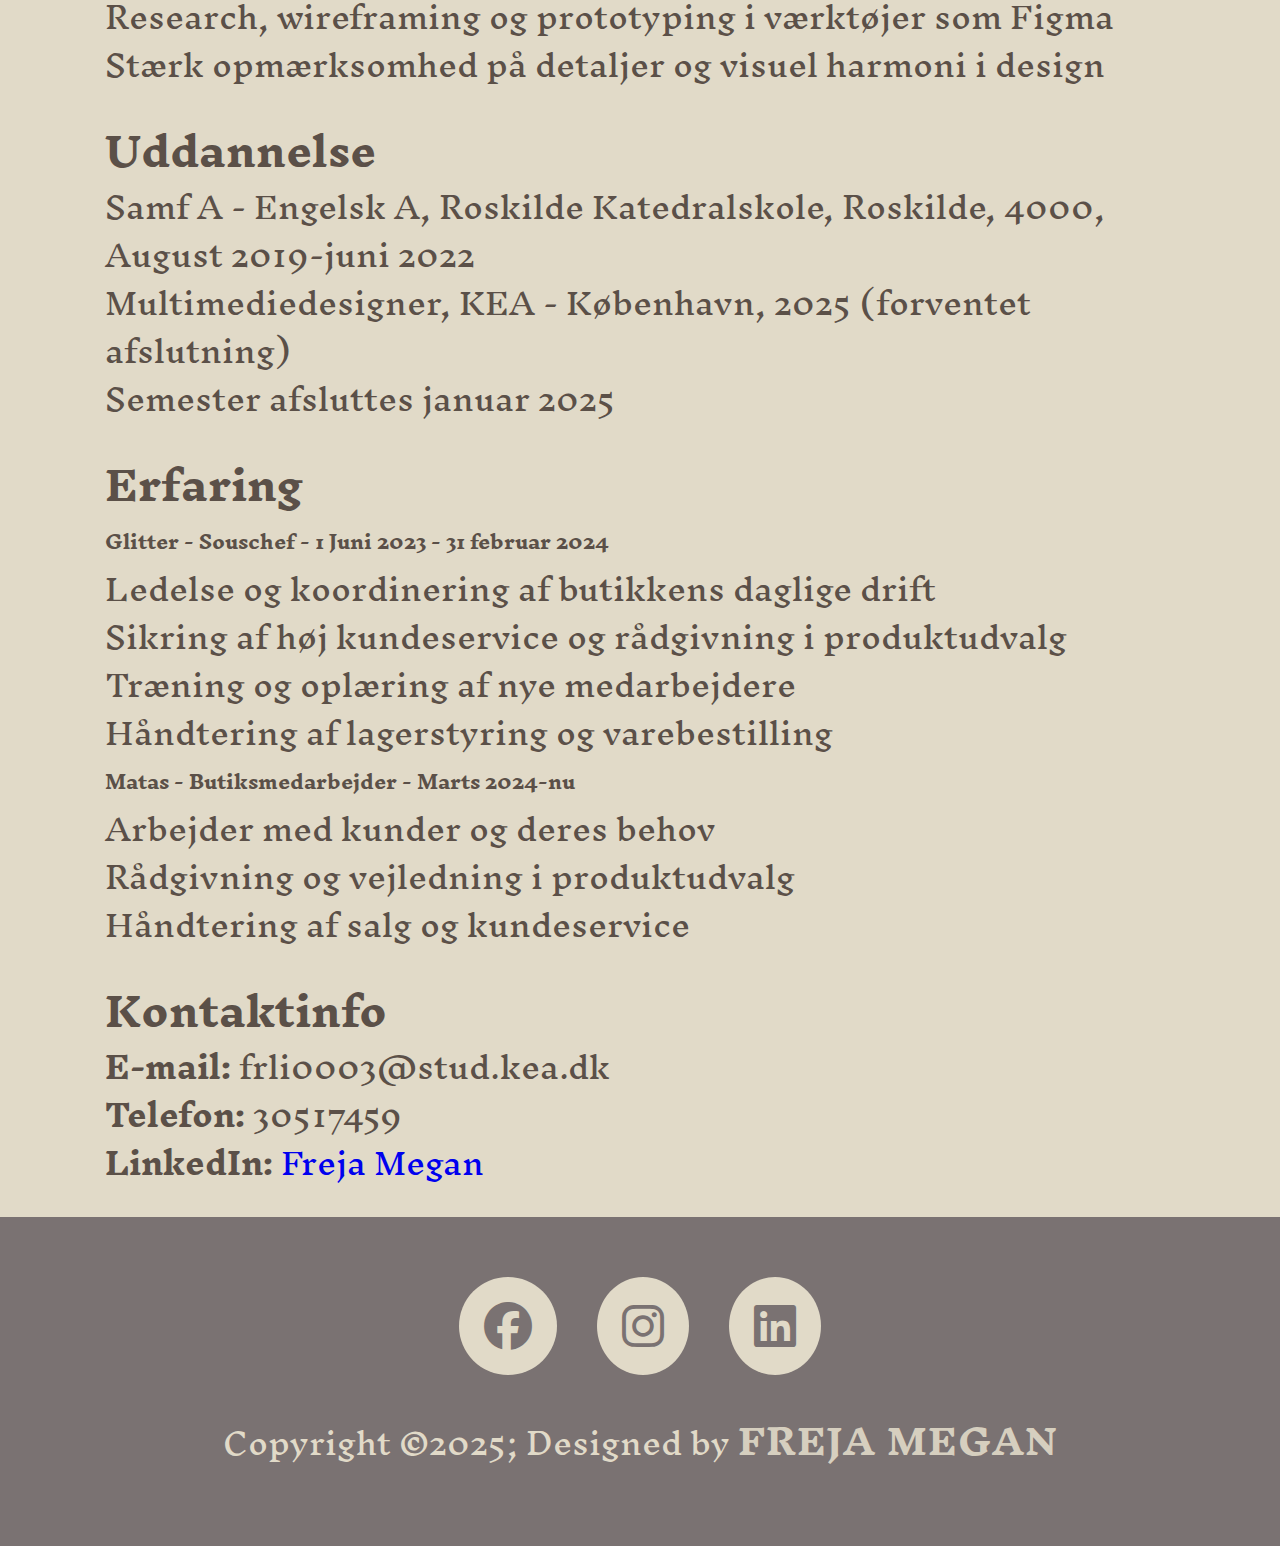
==== commit b3f9502d: "fixet mere på cv" ====
--- a/cv.html
+++ b/cv.html
@@ -47,7 +47,7 @@
         </nav>
       </header>
     <!-------------Main-------------->
-    <main>
+    <main class="main_cv">
         <section class="intro">
             <img src="img/hjem_cv/cv.webp" alt="Freja Megan">
             <div class="intro-tekst">
--- a/css/style.css
+++ b/css/style.css
@@ -12,15 +12,16 @@
 }
 
 body {
-  background-color: #e1dac8; /* Beige baggrund */
+  background-color: #e1dac8; 
 }
 
-/* Standard (Mobile-first) styles */
+/*--------------Musen på mobil----------------*/
+
 #mouse_icon {
   position: absolute;
-  width: 30px; /* Lidt mindre på mobil */
-  height: 60px; /* Lidt mindre på mobil */
-  border: 2px solid #5b5048; /* Mindre kant på mobil */
+  width: 30px; 
+  height: 60px; 
+  border: 2px solid #5b5048; 
   border-radius: 50px;
   margin-top: 20px;
 }
@@ -37,7 +38,7 @@
   animation: mouse 2s infinite;
 }
 
-/* Animation */
+/*--------------Animation----------------*/
 @keyframes mouse {
   0% {
     opacity: 1;
@@ -50,7 +51,7 @@
   }
 }
 
-/* Desktop styles */
+/*----------------Musen på Desktop-------------*/
 @media (min-width: 800px) {
   #mouse_icon {
     width: 80px;
--- a/css/layout.css
+++ b/css/layout.css
@@ -43,7 +43,7 @@
   color: #5b5048;
 }
 #mouse_icon {
-  bottom: 150px;
+  bottom: 50px;
   left: 50%;
   transform: translateX(-50%);
 }
@@ -96,32 +96,142 @@
     font-size: 80px;
   }
 
-  /* Om Mig Sektion */
+  /*-------------------Om Mig Sektion----------------*/
   .grid_1-1 {
     display: grid;
     grid-template-columns: 1fr 1fr;
     align-items: center;
     gap: 40px;
+    width: 100%;
+    max-width: 3500px;
+    margin: 0 auto;
+    padding: 0 250px;
+    height: 1400px;
   }
 
   .grid_1-1 h1 {
-    font-size: 170px;
+    font-size: 150px;
   }
   .grid_1-1 p {
-    font-size: 50px;
+    font-size: 35px;
   }
 
   .grid_1-1 img {
-    max-width: 800px;
+    max-width: 750px;
   }
 
   #mouse_icon {
-    bottom: 50px;
+    bottom: -80px;
     left: 50%;
   }
 }
 /*------------------Projekt siden------------------*/
 /*------------------Mobil version------------------*/
+
+/*--------------------Teksen-------------------*/
+.projekt h1 {
+  font-size: 32px;
+  text-align: center;
+  margin-bottom: 20px;
+}
+
+.projekt p {
+  font-size: 16px;
+  margin-bottom: 40px;
+  color: #555;
+}
+
+/*---------Cirklerne----------*/
+.circles-container {
+  display: grid;
+  gap: 20px;
+  padding: 20px;
+  grid-template-columns: 1fr;
+  justify-items: center;
+  align-items: center;
+}
+
+.circle {
+  position: relative;
+  width: 200px;
+  height: 320px;
+  border-radius: 100px;
+  background-color: white;
+  overflow: hidden;
+  text-align: center;
+  box-shadow: 0 4px 6px rgba(0, 0, 0, 0.1);
+  cursor: pointer;
+  transition: all 0.3s ease;
+}
+
+/*------------Billederne-------------*/
+.circle-image {
+  position: absolute;
+  top: 0;
+  left: 0;
+  width: 100%;
+  height: 100%;
+  object-fit: cover;
+  opacity: 0;
+  transition: opacity 0.3s ease;
+}
+
+.circle:hover .text {
+  opacity: 0;
+}
+
+.circle:hover .circle-image {
+  opacity: 1;
+}
+
+/*----------------Tekst i cirklerne--------------*/
+.text {
+  display: flex;
+  align-items: center;
+  justify-content: center;
+  height: 100%;
+  z-index: 1;
+  font-size: 16px;
+  color: #5b5048;
+  transition: opacity 0.3s ease;
+  font-style: "Inknut Antiqua", serif;
+}
+
+/*----------------Desktop version--------------*/
+@media (min-width: 800px) {
+  main {
+    margin-top: 100px;
+  }
+
+  .projekt h1 {
+    font-size: 40px;
+  }
+  .projekt {
+    display: flex;
+    flex-direction: column;
+    align-items: center;
+    margin: 0 auto;
+  }
+
+  .projekt p {
+    font-size: 30px;
+  }
+
+  .circles-container {
+    grid-template-columns: 1fr 1fr;
+    gap: 40px;
+    justify-items: center;
+  }
+
+  .circle {
+    width: 400px;
+    height: 640px;
+  }
+
+  .text {
+    font-size: 25px;
+  }
+}
 
 /*------------------CV siden------------------*/
 /*------------------Mobil version------------------*/
@@ -179,7 +289,13 @@
 
 /*------------------Desktop version------------------*/
 
-@media (min-width: 768px) {
+@media (min-width: 800px) {
+  .main_cv {
+    padding: 0 20px;
+    max-width: 1200px;
+    margin: 0 auto;
+  }
+
   .intro {
     flex-direction: row;
     align-items: center;
--- a/css/header.css
+++ b/css/header.css
@@ -8,13 +8,16 @@
 .header {
   padding: 0 20px;
   height: 100px;
+  display: flex;
+  justify-content: space-between;
+  align-items: center;
+  background-color: #f4f4f4;
 }
 
 nav {
-  background-color: #e1dac8;
   display: flex;
+  justify-content: space-between;
   align-items: center;
-  justify-content: space-between;
   width: 100%;
 }
 
@@ -25,12 +28,13 @@
 }
 
 .side_navn h1 {
-  font-size: 44px;
+  font-size: 30px;
+  margin-right: 50px;
   color: #6b5b4f;
-  margin: 0;
   font-family: "Inknut Antiqua", serif;
 }
 
+/* Normal menu (desktop) */
 .menu {
   display: flex;
   gap: 20px;
@@ -38,7 +42,7 @@
 
 .menu a {
   text-decoration: none;
-  font-size: 44px;
+  font-size: 18px;
   color: #6b5b4f;
   transition: color 0.3s ease;
   font-family: "Inknut Antiqua", serif;
@@ -47,8 +51,6 @@
 .menu a:hover {
   color: #c2b098;
 }
-
-/*----------Hamburger ikonet-------*/
 
 .burger {
   width: 30px;
@@ -59,7 +61,7 @@
 .burger .line {
   width: 100%;
   height: 2px;
-  background-color: #5b5048;
+  background-color: #333333;
   margin-bottom: 5px;
   transition: 0.2s linear;
 }
@@ -68,17 +70,6 @@
 }
 
 @media screen and (max-width: 800px) {
-  .logo img {
-    width: 70px;
-    height: 70px;
-    object-fit: cover;
-  }
-
-  .side_navn h1 {
-    font-size: 30px;
-    color: #6b5b4f;
-  }
-
   .menu {
     display: none;
   }
@@ -102,11 +93,13 @@
 
   nav.active .menu {
     display: block;
-    background-color: #cbbca9;
+    background-color: #ffffff;
     position: absolute;
     top: 94px;
     left: 0;
     width: 100%;
+    box-shadow: 0 10px 10px rgba(0, 0, 0, 0.1);
+    z-index: 1;
   }
 
   nav.active .menu li {
@@ -117,3 +110,31 @@
     font-size: 24px;
   }
 }
+
+/*----------Desktop Styles----------*/
+@media (min-width: 800px) {
+  .logo img {
+    width: 120px;
+    height: 120px;
+    margin: 10px;
+  }
+
+  .side_navn h1 {
+    font-size: 40px;
+    margin-left: 450px;
+    color: #6b5b4f;
+  }
+
+  .burger {
+    display: none;
+  }
+
+  .menu {
+    display: flex;
+  }
+
+  .menu a {
+    font-size: 35px;
+    padding: 5px 30px; /* Juster luft omkring links på desktop */
+  }
+}
--- a/css/footer.css
+++ b/css/footer.css
@@ -1,25 +1,17 @@
 footer {
   background-color: #7a7272;
-  color: white;
-  padding: 60px 10px;
-  text-align: center;
-  width: 100%;
 }
 
 .socialIcons {
   display: flex;
   justify-content: center;
-  gap: 15px;
 }
 
 .socialIcons a {
-  text-decoration: none;
   padding: 10px;
   background-color: #e1dac8;
   margin: 10px;
   border-radius: 50%;
-  display: inline-flex;
-  align-items: center;
   justify-content: center;
   transition: background-color 0.3s ease;
 }
@@ -29,7 +21,7 @@
 }
 
 .socialIcons a i {
-  font-size: 1.5em;
+  font-size: 30px;
   color: #7a7272;
 }
 
@@ -43,7 +35,6 @@
   color: #e1dac8;
   font-size: 14px;
   font-family: "Inknut Antiqua", serif;
-  margin: 5px 0;
 }
 
 .footerBottom .designer {
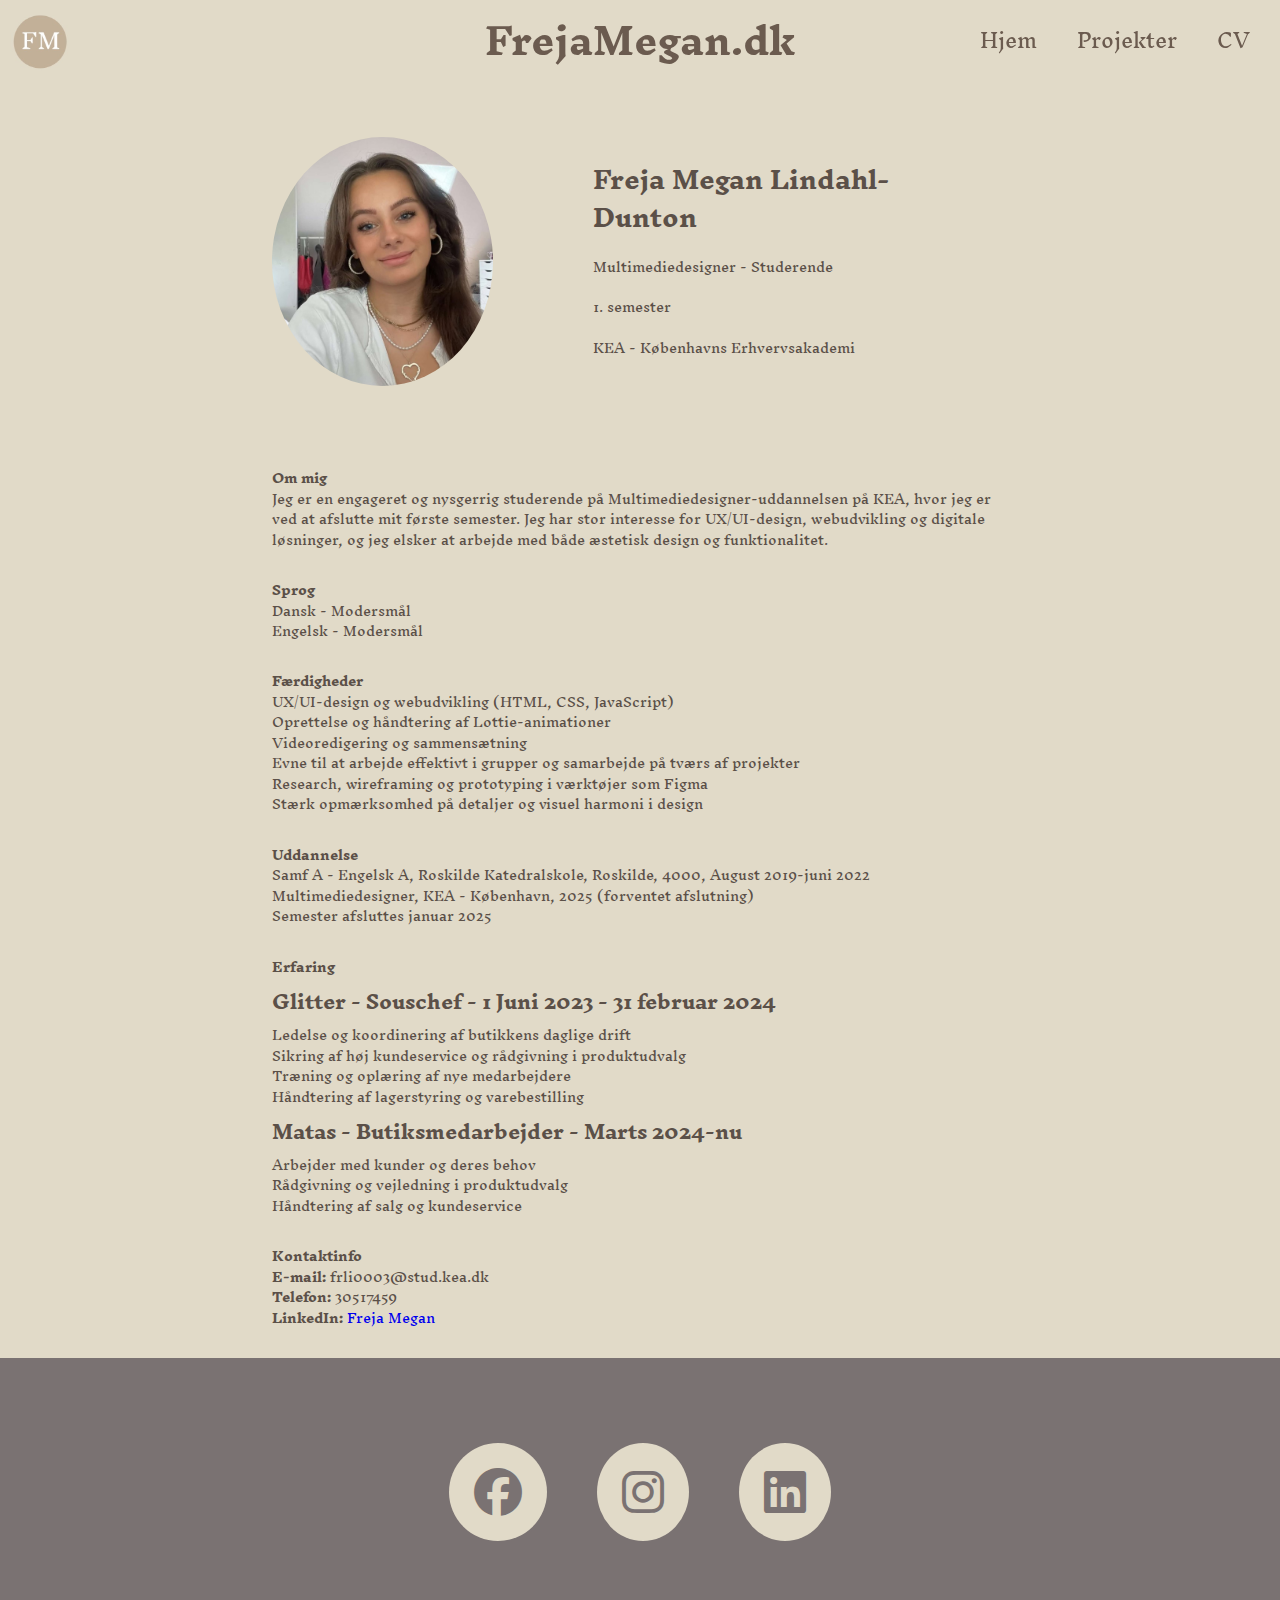
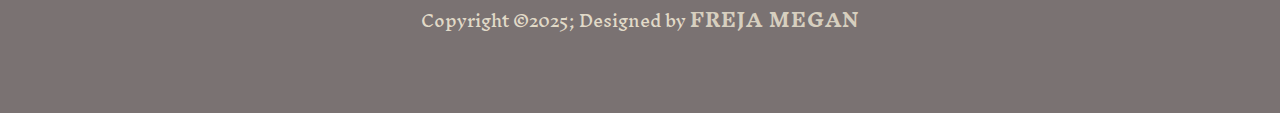
==== commit 9edfed0e: "Addet hover effekt og sat navn i midten" ====
--- a/cv.html
+++ b/cv.html
@@ -27,25 +27,25 @@
     
 </head>
 <body>
-    <!-------------Header-------------->
-    <header>
-        <nav>
-          <div class="logo"><img src="img/hjem_cv/logo.webp" alt="logo" /></div>
-          <div class="side_navn">
-            <h1>FrejaMegan.dk</h1>
-          </div>
-          <ul class="menu">
-            <li><a href="index.html">Hjem</a></li>
-            <li><a href="projekter.html">Projekter</a></li>
-            <li><a href="cv.html">CV</a></li>
-          </ul>
-          <div class="burger">
-            <div class="line"></div>
-            <div class="line"></div>
-            <div class="line"></div>
-          </div>
-        </nav>
-      </header>
+   <!-------------Header-------------->
+   <header>
+    <nav>
+      <div class="logo"><img src="img/hjem_cv/logo.webp" alt="logo" /></div>
+      <div class="side_navn">
+        <a href="index.html"><h1>FrejaMegan.dk</h1></a> 
+      </div>
+      <ul class="menu">
+        <li><a href="index.html">Hjem</a></li>
+        <li><a href="projekter.html">Projekter</a></li>
+        <li><a href="cv.html">CV</a></li>
+      </ul>
+      <div class="burger">
+        <div class="line"></div>
+        <div class="line"></div>
+        <div class="line"></div>
+      </div>
+    </nav>
+  </header>
     <!-------------Main-------------->
     <main class="main_cv">
         <section class="intro">
--- a/css/style.css
+++ b/css/style.css
@@ -15,25 +15,28 @@
   background-color: #e1dac8; 
 }
 
+
 /*--------------Musen på mobil----------------*/
 
 #mouse_icon {
   position: absolute;
-  width: 30px; 
-  height: 60px; 
-  border: 2px solid #5b5048; 
+  width: 40px; 
+  height: 70px; 
+  border: 2px solid #5b5048;
   border-radius: 50px;
-  margin-top: 20px;
+  margin-top: 5vh; 
+  top: 40vh; 
 }
 
 #mouse_icon::after {
   position: absolute;
-  top: 8px;
-  width: 8px;
-  height: 18px;
+  top: 20%; 
+  width: 10px; 
+  height: 25px; 
   content: "";
   background-color: #5b5048;
-  left: calc(60% - 6px);
+  left: 50%; 
+  transform: translateX(-50%);
   border-radius: 10px;
   animation: mouse 2s infinite;
 }
@@ -42,27 +45,30 @@
 @keyframes mouse {
   0% {
     opacity: 1;
-    top: 5px;
+    top: 5%; 
   }
 
   100% {
     opacity: 0;
-    top: 50px;
+    top: 50%; 
   }
 }
 
 /*----------------Musen på Desktop-------------*/
 @media (min-width: 800px) {
   #mouse_icon {
-    width: 80px;
-    height: 160px;
-    border: 8px solid #5b5048;
+    width: 40px; 
+    height: 70px; 
+    border: 4px solid #5b5048;
+    top: 5vh; 
+    top: 60vh; 
   }
 
   #mouse_icon::after {
-    top: 30px;
-    width: 16px;
-    height: 40px;
-    left: calc(47% - 6px);
+    top: 15%; 
+    width: 8px; 
+    height: 25px; 
+    left: 50%; 
+    transform: translateX(-50%);
   }
 }
--- a/css/layout.css
+++ b/css/layout.css
@@ -6,9 +6,10 @@
 }
 
 img {
-  width: 100%;
-  height: auto;
-  display: block;
+  width: 100%; 
+  height: auto; 
+  display: block; 
+  object-fit: cover; 
 }
 
 /*------------------Hjem siden------------------*/
@@ -16,19 +17,19 @@
 
 /*------------------Hero Section-------------------*/
 .hero_section {
-  padding: 300px 20px;
+  padding: 20vh 5vw;
   background-color: #e1dac8;
   text-align: left;
 }
 
 .hero_section h1 {
-  font-size: 50px;
+  font-size: 5vw;
   font-family: "Inknut Antiqua", serif;
   color: #5b5048;
 }
 
 .hero_section h2 {
-  font-size: 20px;
+  font-size: 3vw;
   font-family: "Inknut Antiqua", serif;
   font-weight: 300;
   margin: 10px 0 0;
@@ -36,12 +37,13 @@
 }
 
 .hero_section h3 {
-  font-size: 15px;
+  font-size: 1.5vw;
   font-family: "Inknut Antiqua", serif;
   font-weight: 300;
   margin: 10px 0 0;
   color: #5b5048;
 }
+
 #mouse_icon {
   bottom: 50px;
   left: 50%;
@@ -65,7 +67,7 @@
 }
 
 .grid_1-1 p {
-  font-size: 20px;
+  font-size: 2.2vw;
   font-family: "Inknut Antiqua", serif;
   line-height: 1.6;
   color: #e1dac8;
@@ -74,71 +76,61 @@
 .grid_1-1 img {
   width: 100%;
   max-width: 300px;
-  border-radius: 550px;
+  border-radius: 50%;
 }
 
 /*---------------------Desktops---------------------*/
 @media (min-width: 800px) {
-  /* Hero Section */
-  .hero_section {
-    padding: 700px 20px;
-  }
-
-  .hero_section h1 {
-    font-size: 270px;
-  }
-
-  .hero_section h2 {
-    font-size: 150px;
-  }
-
-  .hero_section h3 {
-    font-size: 80px;
-  }
+    .hero_section {
+      padding: 20vh 5vw; 
+    }
 
   /*-------------------Om Mig Sektion----------------*/
   .grid_1-1 {
     display: grid;
-    grid-template-columns: 1fr 1fr;
+    grid-template-columns: 1fr 1fr; 
     align-items: center;
     gap: 40px;
     width: 100%;
-    max-width: 3500px;
+    max-width: 1700px;
     margin: 0 auto;
-    padding: 0 250px;
-    height: 1400px;
-  }
-
-  .grid_1-1 h1 {
-    font-size: 150px;
-  }
+    padding: 80px 200px;
+  }
+
   .grid_1-1 p {
-    font-size: 35px;
+    font-size: 1.3vw;
   }
 
   .grid_1-1 img {
-    max-width: 750px;
-  }
-
-  #mouse_icon {
-    bottom: -80px;
-    left: 50%;
-  }
-}
+    max-width: 400px; 
+  }
+}
+
+
+
+
+
+
+
+
+
+
 /*------------------Projekt siden------------------*/
 /*------------------Mobil version------------------*/
 
 /*--------------------Teksen-------------------*/
 .projekt h1 {
-  font-size: 32px;
+  font-size: 4vw;
   text-align: center;
   margin-bottom: 20px;
+  margin-top: 90px;
 }
 
 .projekt p {
-  font-size: 16px;
+  font-size: 2vw; 
   margin-bottom: 40px;
   color: #555;
+  max-width: 800px; 
 }
 
 /*---------Cirklerne----------*/
@@ -153,8 +145,8 @@
 
 .circle {
   position: relative;
-  width: 200px;
-  height: 320px;
+  width: 250px;
+  height: 400px;
   border-radius: 100px;
   background-color: white;
   overflow: hidden;
@@ -204,7 +196,7 @@
   }
 
   .projekt h1 {
-    font-size: 40px;
+    font-size: 2.5vw;
   }
   .projekt {
     display: flex;
@@ -214,24 +206,35 @@
   }
 
   .projekt p {
-    font-size: 30px;
+    font-size: 1.2vw; 
   }
 
   .circles-container {
     grid-template-columns: 1fr 1fr;
     gap: 40px;
     justify-items: center;
+    
   }
 
   .circle {
-    width: 400px;
-    height: 640px;
+    width: 250px;  
+    height: 430px; 
   }
 
   .text {
-    font-size: 25px;
-  }
-}
+    font-size: 1.5vw;
+  }
+}
+
+
+
+
+
+
+
+
+
+
 
 /*------------------CV siden------------------*/
 /*------------------Mobil version------------------*/
@@ -240,7 +243,7 @@
   flex-direction: column;
   align-items: center;
   text-align: center;
-  margin-top: 20px;
+  margin-top: 100px;
 }
 
 .intro img {
@@ -291,27 +294,28 @@
 
 @media (min-width: 800px) {
   .main_cv {
-    padding: 0 20px;
+    padding: 0 140px;
     max-width: 1200px;
     margin: 0 auto;
   }
 
   .intro {
+    display: flex;
     flex-direction: row;
     align-items: center;
     justify-content: flex-start;
-    padding: 30px;
   }
 
   .intro img {
-    width: 500px;
-    height: 500px;
-    margin-right: 20px;
+    width: 30%; /* Gør billedet mere fleksibelt og responsivt */
+    height: auto; /* Bevarer proportionerne på billedet */
+    margin-right: 40px;
   }
 
   .intro-tekst {
     text-align: left;
-    font-size: 55px;
+    font-size: 3vw; /* Brugte viewport-bredde enhed for at gøre teksten responsiv */
+    padding: 60px;
   }
 
   .intro-tekst p {
@@ -320,20 +324,20 @@
 
   section {
     margin-bottom: 30px;
-    padding: 0 45px;
+    padding: 0 10%; /* Justeret padding for bedre responsivitet */
     color: #5b5048;
-    max-width: 1900px;
+    width: 100%; /* Sikrer, at sektionen fylder hele bredden */
   }
 
   section h1,
   section h2 {
-    font-size: 40px;
+    font-size: 1vw; /* Responsiv fontstørrelse */
     line-height: 1.6;
   }
 
   section p,
   section ul {
-    font-size: 30px;
+    font-size: 1vw; /* Responsiv fontstørrelse */
     line-height: 1.6;
   }
 }
--- a/css/header.css
+++ b/css/header.css
@@ -1,3 +1,4 @@
+/*************** Reset *********************/
 * {
   margin: 0;
   padding: 0;
@@ -5,13 +6,13 @@
   text-decoration: none;
 }
 
+/*-----------------Mobile------------------*/
 .header {
-  padding: 0 20px;
-  height: 100px;
+  padding: 0 5%; 
+  height: 80px;
   display: flex;
-  justify-content: space-between;
+  justify-content: center;
   align-items: center;
-  background-color: #f4f4f4;
 }
 
 nav {
@@ -19,43 +20,65 @@
   justify-content: space-between;
   align-items: center;
   width: 100%;
+  background-color: #e1dac8;
+  position: fixed;
+  top: 0;
+  left: 0;
+  width: 100%;
+  z-index: 1000;
+  overflow: visible; 
 }
 
+
 .logo img {
-  width: 100px;
-  height: 100px;
-  object-fit: cover;
+  width: 60px; 
+  height: auto;
+  object-fit: contain;
 }
 
 .side_navn h1 {
-  font-size: 30px;
-  margin-right: 50px;
+  font-size: clamp(24px, 3vw, 36px); 
   color: #6b5b4f;
   font-family: "Inknut Antiqua", serif;
+  text-align: center;
+  margin: 0;
+  display: block;
+  transition: transform 0.3s ease, text-shadow 0.3s ease; 
 }
 
-/* Normal menu (desktop) */
+/* Hover effekt */
+.side_navn h1:hover {
+  transform: scale(1.1); 
+  text-shadow: 2px 2px 10px rgba(0, 0, 0, 0.3); 
+
+}
+
+
 .menu {
-  display: flex;
-  gap: 20px;
+  display: none; 
 }
 
 .menu a {
   text-decoration: none;
   font-size: 18px;
   color: #6b5b4f;
-  transition: color 0.3s ease;
+  transition: transform 0.3s ease, text-shadow 0.3s ease;
   font-family: "Inknut Antiqua", serif;
+  display: inline-block; 
 }
 
+
 .menu a:hover {
-  color: #c2b098;
+  transform: scale(1.2); 
+  text-shadow: 2px 2px 15px rgba(0, 0, 0, 0.3); 
 }
 
+/*---------------Burger Menu----------------*/
 .burger {
   width: 30px;
   height: 20px;
   cursor: pointer;
+  display: block; 
 }
 
 .burger .line {
@@ -65,17 +88,17 @@
   margin-bottom: 5px;
   transition: 0.2s linear;
 }
-.burger {
-  display: none;
-}
 
+/*----------------Mobile Styles for burger menu-------------*/
 @media screen and (max-width: 800px) {
   .menu {
     display: none;
   }
+
   .burger {
     display: block;
   }
+
   .burger.active .line:nth-child(1) {
     transform: rotate(45deg) translate(5px, 5px);
     transition: 0.2s linear;
@@ -107,34 +130,64 @@
   }
 
   nav.active .menu a {
-    font-size: 24px;
+    font-size: 1.8rem;
   }
 }
 
-/*----------Desktop Styles----------*/
 @media (min-width: 800px) {
+    .header {
+      padding: 0 5%; 
+      height: 80px;
+      display: flex;
+      justify-content: center;
+      align-items: center;
+  }
+
+  .logo {
+    position: absolute;
+    left: 10px;
+    top: 50%;
+    transform: translateY(-50%);
+  }
+
   .logo img {
-    width: 120px;
-    height: 120px;
-    margin: 10px;
+    width: 60px;
+    height: auto;
+    object-fit: contain;
+  }
+
+  .side_navn {
+    display: flex;
+    justify-content: center; 
+    align-items: center;
+    flex: 1; 
+    height: 80px;
   }
 
   .side_navn h1 {
-    font-size: 40px;
-    margin-left: 450px;
+    font-size: clamp(24px, 3vw, 36px); 
     color: #6b5b4f;
+    font-family: "Inknut Antiqua", serif;
+    text-align: center; 
+    margin: 0; 
+    display: block; 
+    width: fit-content; 
   }
-
+  
   .burger {
     display: none;
   }
-
+  
   .menu {
+    position: absolute;
+    right: 10px; 
     display: flex;
+    align-items: center;
   }
 
   .menu a {
-    font-size: 35px;
-    padding: 5px 30px; /* Juster luft omkring links på desktop */
+    font-size: 1.2rem;
+    padding: 5px 20px; 
   }
 }
+
--- a/css/footer.css
+++ b/css/footer.css
@@ -1,39 +1,47 @@
+/*----------------Footer mobile first----------------*/
 footer {
   background-color: #7a7272;
+  width: 100%; 
 }
 
 .socialIcons {
   display: flex;
   justify-content: center;
+  gap: 10px; 
+  margin: 20px 0; 
 }
 
 .socialIcons a {
   padding: 10px;
   background-color: #e1dac8;
-  margin: 10px;
+  margin: 15px;
   border-radius: 50%;
   justify-content: center;
-  transition: background-color 0.3s ease;
-}
+  transition: background-color 0.3s ease, transform 0.3s ease;}
 
 .socialIcons a:hover {
-  background-color: #ccb49a;
+  transform: scale(1.2);
 }
 
 .socialIcons a i {
   font-size: 30px;
   color: #7a7272;
+  transition: color 0.3s ease;
 }
+.socialIcons a:hover i {
+  color: #6b5b4f; 
+}
+
 
 .footerBottom {
   background-color: #7a7272;
-  padding: 10px;
+  padding: 20px 10px; 
   text-align: center;
 }
 
 .footerBottom p {
   color: #e1dac8;
-  font-size: 14px;
+  font-size: 12px; 
   font-family: "Inknut Antiqua", serif;
 }
 
@@ -45,9 +53,10 @@
   font-family: "Inknut Antiqua", serif;
 }
 
+/*----------------Desktop-------------*/
 @media (min-width: 800px) {
   footer {
-    padding: 50px 20px;
+    padding: 50px 10%; 
   }
 
   .socialIcons {
@@ -63,10 +72,10 @@
   }
 
   .footerBottom p {
-    font-size: 30px;
+    font-size: 16px; 
   }
 
   .footerBottom .designer {
-    font-size: 35px;
+    font-size: 18px; 
   }
 }
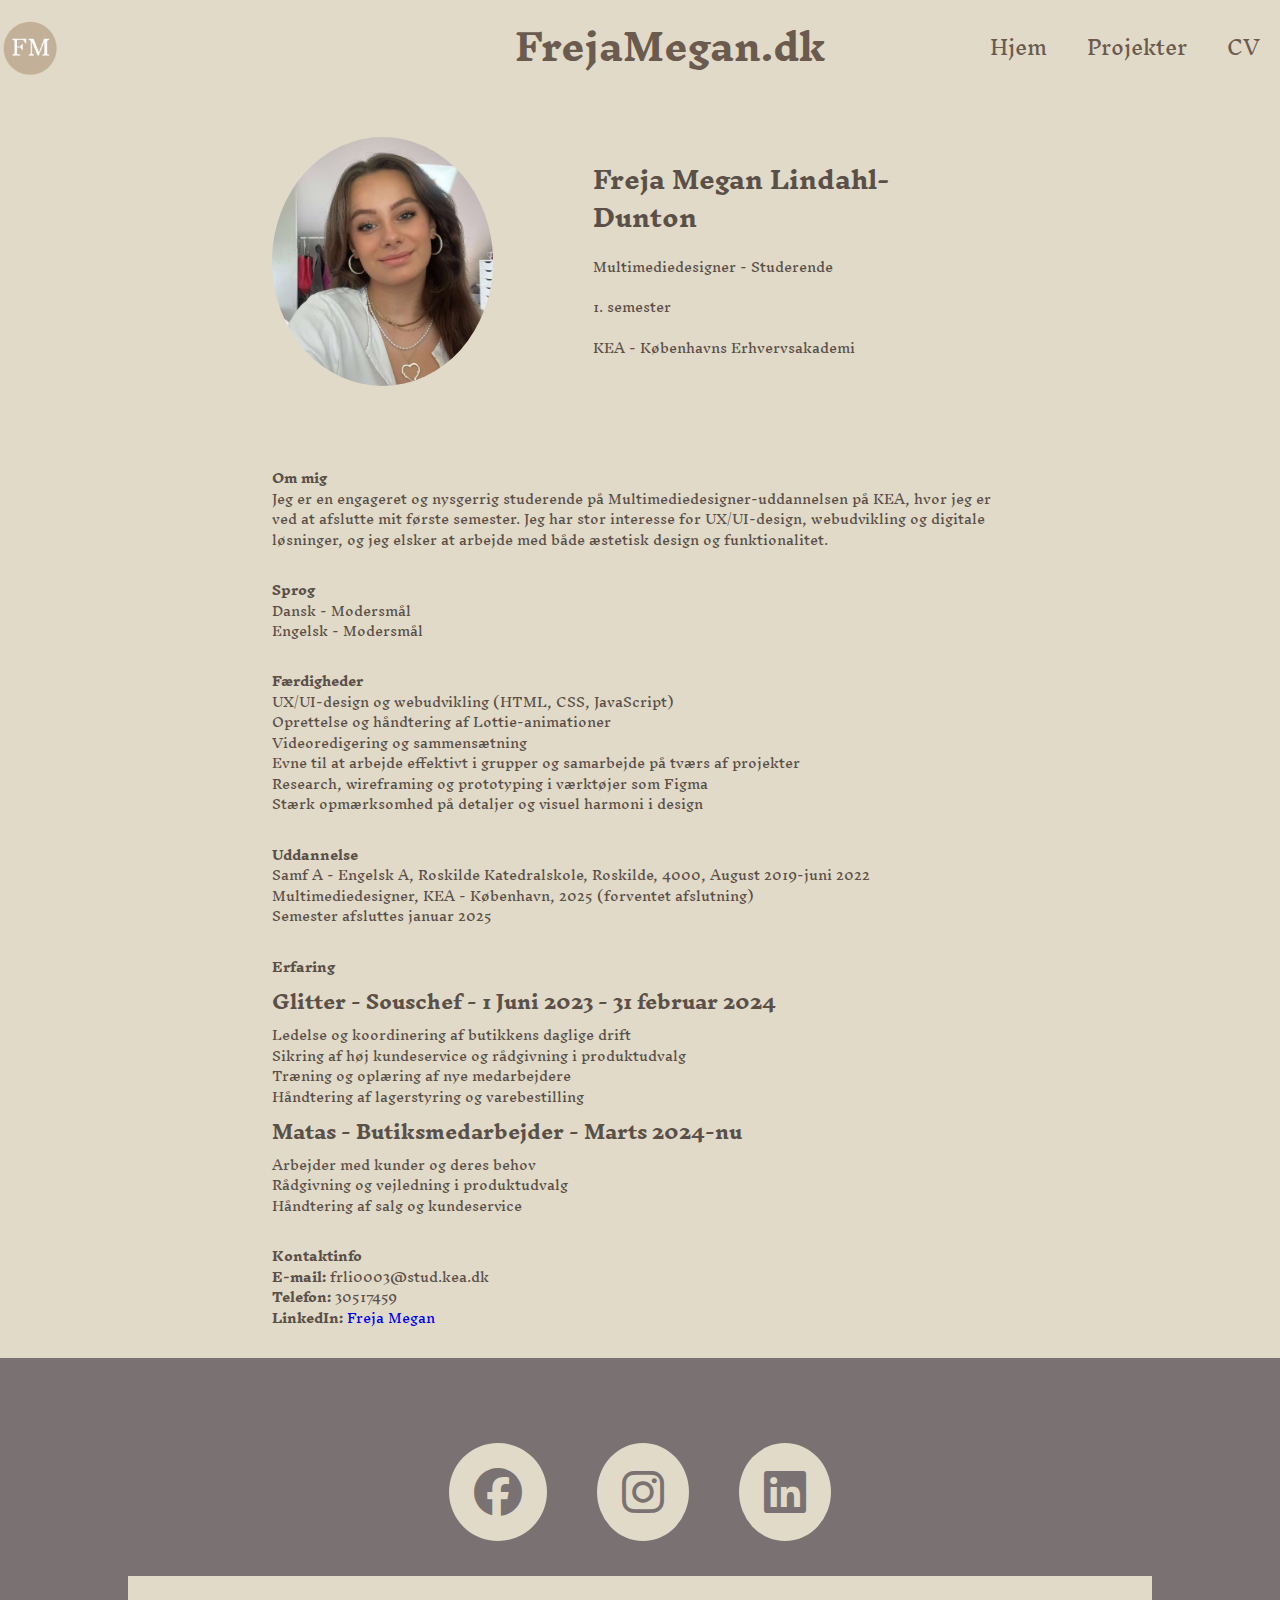
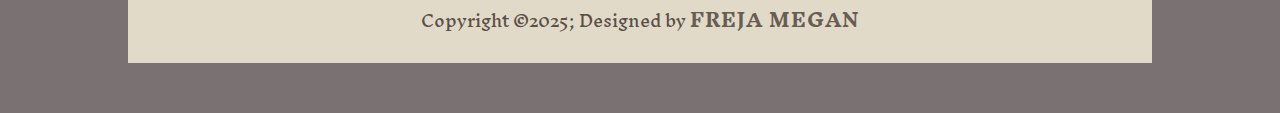
==== commit c54a9551: "Rettelser efter Lighthousetest" ====
--- a/cv.html
+++ b/cv.html
@@ -123,9 +123,9 @@
     <!-------------Footer-------------->
     <footer>
       <div class="socialIcons">
-        <a href="https://www.facebook.com/freja.megan.5"><i class="fa-brands fa-facebook"></i></a>
-        <a href="https://www.instagram.com/freja.megan/?next=%2F"><i class="fa-brands fa-instagram"></i></a>
-        <a href="https://www.linkedin.com/in/freja-megan-lindahl-dunton-50a479218/" target="_blank"><i class="fa-brands fa-linkedin"></i></a>
+        <a href="https://www.facebook.com/freja.megan.5" aria-label="Besøg min Facebook-profil"><i class="fa-brands fa-facebook"></i></a>
+        <a href="https://www.instagram.com/freja.megan/?next=%2F" aria-label="Besøg min Instagram-profil"><i class="fa-brands fa-instagram"></i></a>
+        <a href="https://www.linkedin.com/in/freja-megan-lindahl-dunton-50a479218/" target="_blank" aria-label="Besøg min LinkedIn-profil"><i class="fa-brands fa-linkedin"></i></a>
       </div>
       <div class="footerBottom">
         <p>Copyright &copy;2025; Designed by <span class="designer">Freja Megan</span></p>
--- a/css/style.css
+++ b/css/style.css
@@ -12,30 +12,29 @@
 }
 
 body {
-  background-color: #e1dac8; 
+  background-color: #e1dac8;
 }
-
 
 /*--------------Musen på mobil----------------*/
 
 #mouse_icon {
   position: absolute;
-  width: 40px; 
-  height: 70px; 
+  width: 40px;
+  height: 70px;
   border: 2px solid #5b5048;
   border-radius: 50px;
-  margin-top: 5vh; 
-  top: 40vh; 
+  margin-top: 5vh;
+  top: 40vh;
 }
 
 #mouse_icon::after {
   position: absolute;
-  top: 20%; 
-  width: 10px; 
-  height: 25px; 
+  top: 20%;
+  width: 10px;
+  height: 25px;
   content: "";
   background-color: #5b5048;
-  left: 50%; 
+  left: 50%;
   transform: translateX(-50%);
   border-radius: 10px;
   animation: mouse 2s infinite;
@@ -45,30 +44,30 @@
 @keyframes mouse {
   0% {
     opacity: 1;
-    top: 5%; 
+    top: 5%;
   }
 
   100% {
     opacity: 0;
-    top: 50%; 
+    top: 50%;
   }
 }
 
 /*----------------Musen på Desktop-------------*/
 @media (min-width: 800px) {
   #mouse_icon {
-    width: 40px; 
-    height: 70px; 
+    width: 40px;
+    height: 70px;
     border: 4px solid #5b5048;
-    top: 5vh; 
-    top: 60vh; 
+    top: 5vh;
+    top: 60vh;
   }
 
   #mouse_icon::after {
-    top: 15%; 
-    width: 8px; 
-    height: 25px; 
-    left: 50%; 
+    top: 15%;
+    width: 8px;
+    height: 25px;
+    left: 50%;
     transform: translateX(-50%);
   }
 }
--- a/css/layout.css
+++ b/css/layout.css
@@ -307,14 +307,14 @@
   }
 
   .intro img {
-    width: 30%; /* Gør billedet mere fleksibelt og responsivt */
-    height: auto; /* Bevarer proportionerne på billedet */
+    width: 30%; 
+    height: auto; 
     margin-right: 40px;
   }
 
   .intro-tekst {
     text-align: left;
-    font-size: 3vw; /* Brugte viewport-bredde enhed for at gøre teksten responsiv */
+    font-size: 3vw; 
     padding: 60px;
   }
 
@@ -324,20 +324,20 @@
 
   section {
     margin-bottom: 30px;
-    padding: 0 10%; /* Justeret padding for bedre responsivitet */
+    padding: 0 10%; 
     color: #5b5048;
-    width: 100%; /* Sikrer, at sektionen fylder hele bredden */
+    width: 100%; 
   }
 
   section h1,
   section h2 {
-    font-size: 1vw; /* Responsiv fontstørrelse */
+    font-size: 1vw; 
     line-height: 1.6;
   }
 
   section p,
   section ul {
-    font-size: 1vw; /* Responsiv fontstørrelse */
+    font-size: 1vw; 
     line-height: 1.6;
   }
 }
--- a/css/header.css
+++ b/css/header.css
@@ -8,7 +8,7 @@
 
 /*-----------------Mobile------------------*/
 .header {
-  padding: 0 5%; 
+  padding: 0 5%;
   height: 80px;
   display: flex;
   justify-content: center;
@@ -26,36 +26,33 @@
   left: 0;
   width: 100%;
   z-index: 1000;
-  overflow: visible; 
+  overflow: visible;
 }
 
-
 .logo img {
-  width: 60px; 
+  width: 60px;
   height: auto;
   object-fit: contain;
 }
 
 .side_navn h1 {
-  font-size: clamp(24px, 3vw, 36px); 
+  font-size: clamp(24px, 3vw, 36px);
   color: #6b5b4f;
   font-family: "Inknut Antiqua", serif;
   text-align: center;
   margin: 0;
   display: block;
-  transition: transform 0.3s ease, text-shadow 0.3s ease; 
+  transition: transform 0.3s ease, text-shadow 0.3s ease;
 }
 
 /* Hover effekt */
 .side_navn h1:hover {
-  transform: scale(1.1); 
-  text-shadow: 2px 2px 10px rgba(0, 0, 0, 0.3); 
-
+  transform: scale(1.1);
+  text-shadow: 2px 2px 10px rgba(0, 0, 0, 0.3);
 }
 
-
 .menu {
-  display: none; 
+  display: none;
 }
 
 .menu a {
@@ -64,13 +61,12 @@
   color: #6b5b4f;
   transition: transform 0.3s ease, text-shadow 0.3s ease;
   font-family: "Inknut Antiqua", serif;
-  display: inline-block; 
+  display: inline-block;
 }
 
-
 .menu a:hover {
-  transform: scale(1.2); 
-  text-shadow: 2px 2px 15px rgba(0, 0, 0, 0.3); 
+  transform: scale(1.2);
+  text-shadow: 2px 2px 15px rgba(0, 0, 0, 0.3);
 }
 
 /*---------------Burger Menu----------------*/
@@ -78,7 +74,7 @@
   width: 30px;
   height: 20px;
   cursor: pointer;
-  display: block; 
+  display: block;
 }
 
 .burger .line {
@@ -135,19 +131,20 @@
 }
 
 @media (min-width: 800px) {
-    .header {
-      padding: 0 5%; 
-      height: 80px;
-      display: flex;
-      justify-content: center;
-      align-items: center;
+  .header {
+    padding: 0 5%;
+    height: 80px;
+    display: flex;
+    justify-content: space-between;
+    align-items: center;
+    width: 100%;
   }
 
-  .logo {
-    position: absolute;
-    left: 10px;
-    top: 50%;
-    transform: translateY(-50%);
+  nav {
+    display: flex;
+    justify-content: flex-start;
+    align-items: center;
+    width: 100%;
   }
 
   .logo img {
@@ -158,36 +155,33 @@
 
   .side_navn {
     display: flex;
-    justify-content: center; 
+    justify-content: center;
     align-items: center;
-    flex: 1; 
-    height: 80px;
+    flex: 1;
   }
 
   .side_navn h1 {
-    font-size: clamp(24px, 3vw, 36px); 
+    font-size: clamp(24px, 3vw, 36px);
     color: #6b5b4f;
     font-family: "Inknut Antiqua", serif;
-    text-align: center; 
-    margin: 0; 
-    display: block; 
-    width: fit-content; 
+    text-align: center;
+    margin: 0;
+    display: block;
   }
-  
+
+  .menu {
+    display: flex;
+    align-items: center;
+    position: absolute;
+    right: 0;
+  }
+
   .burger {
     display: none;
-  }
-  
-  .menu {
-    position: absolute;
-    right: 10px; 
-    display: flex;
-    align-items: center;
   }
 
   .menu a {
     font-size: 1.2rem;
-    padding: 5px 20px; 
+    padding: 5px 20px;
   }
 }
-
--- a/css/footer.css
+++ b/css/footer.css
@@ -1,14 +1,14 @@
 /*----------------Footer mobile first----------------*/
 footer {
   background-color: #7a7272;
-  width: 100%; 
+  width: 100%;
 }
 
 .socialIcons {
   display: flex;
   justify-content: center;
-  gap: 10px; 
-  margin: 20px 0; 
+  gap: 10px;
+  margin: 20px 0;
 }
 
 .socialIcons a {
@@ -17,7 +17,8 @@
   margin: 15px;
   border-radius: 50%;
   justify-content: center;
-  transition: background-color 0.3s ease, transform 0.3s ease;}
+  transition: background-color 0.3s ease, transform 0.3s ease;
+}
 
 .socialIcons a:hover {
   transform: scale(1.2);
@@ -29,19 +30,18 @@
   transition: color 0.3s ease;
 }
 .socialIcons a:hover i {
-  color: #6b5b4f; 
+  color: #6b5b4f;
 }
 
-
 .footerBottom {
-  background-color: #7a7272;
-  padding: 20px 10px; 
+  background-color: #e1dac8;
+  padding: 20px 10px;
   text-align: center;
 }
 
 .footerBottom p {
-  color: #e1dac8;
-  font-size: 12px; 
+  color: #5b5048;
+  font-size: 12px;
   font-family: "Inknut Antiqua", serif;
 }
 
@@ -56,7 +56,7 @@
 /*----------------Desktop-------------*/
 @media (min-width: 800px) {
   footer {
-    padding: 50px 10%; 
+    padding: 50px 10%;
   }
 
   .socialIcons {
@@ -72,10 +72,10 @@
   }
 
   .footerBottom p {
-    font-size: 16px; 
+    font-size: 16px;
   }
 
   .footerBottom .designer {
-    font-size: 18px; 
+    font-size: 18px;
   }
 }
